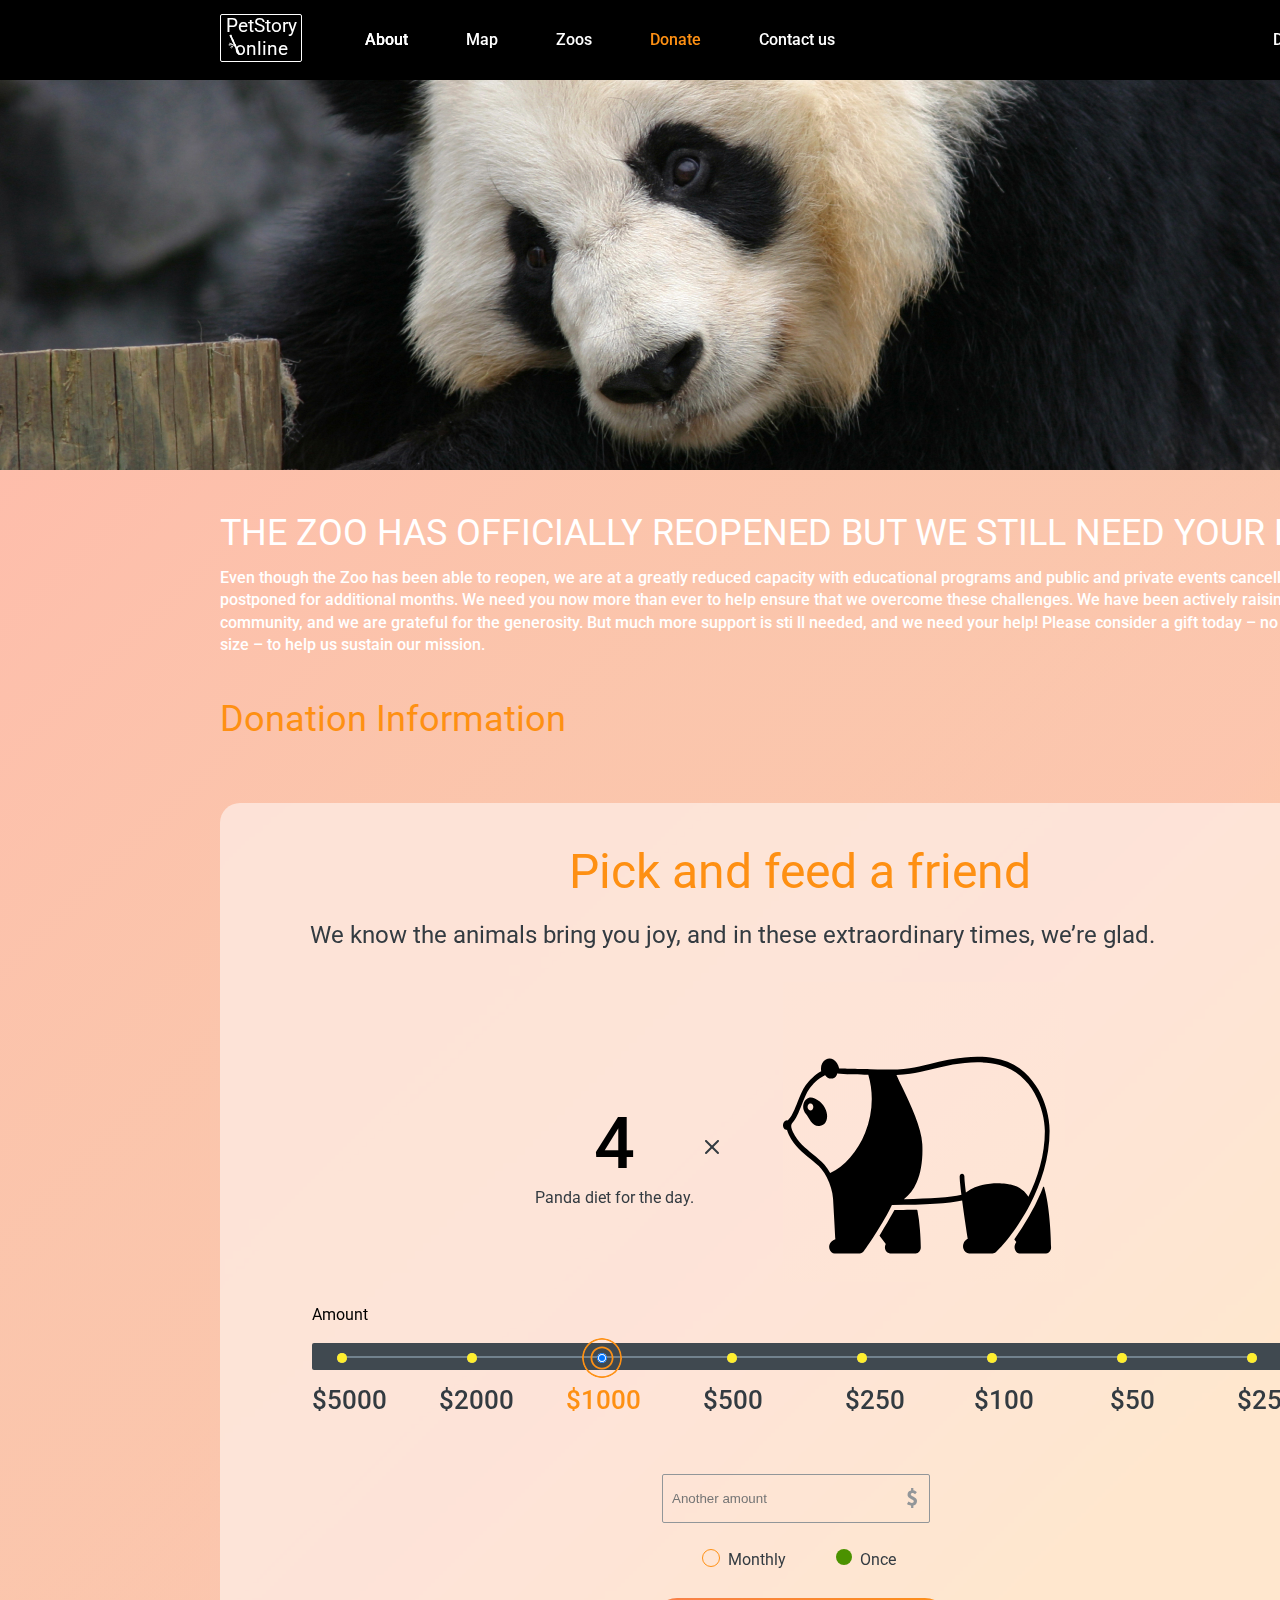
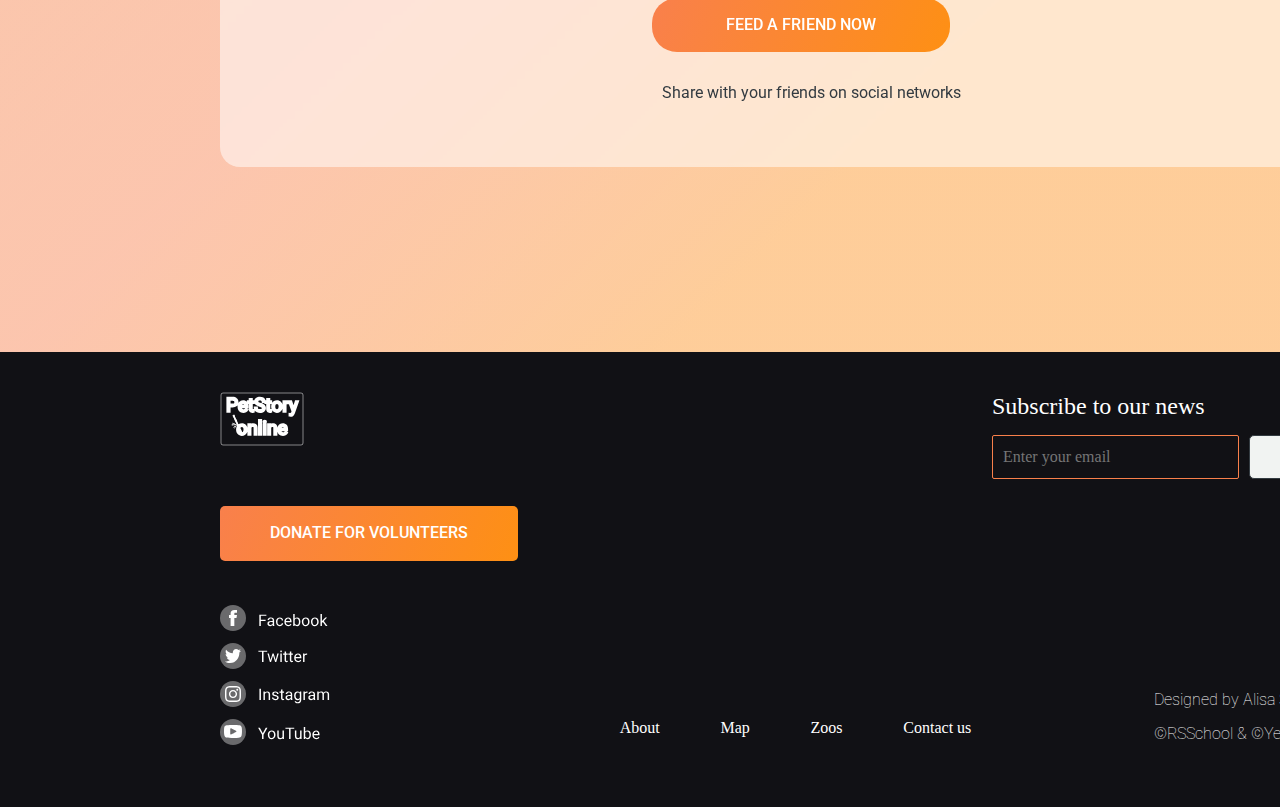
==== docskullka-JSFE2022Q3/online-zoo/pages/donate/index.html @ 7497383a "init:new project" ====
<!DOCTYPE html>
<html lang="en">
  <head>
    <meta charset="UTF-8" />
    <meta http-equiv="X-UA-Compatible" content="IE=edge" />
    <meta name="viewport" content="width=device-width, initial-scale=1.0" />
    <title>Zoo Donate</title>
    <link
      href="https://fonts.googleapis.com/css2?family=Roboto&display=swap"
      rel="stylesheet"
    />
    <link rel="stylesheet" href="../donate/style.css" />
  </head>
  <body>
    <header id="header">
        <div class=" headconter">
            <div class="allHeader">
                <div class="petStory">
                    <div class="petText">
                        <h1><a href="##">PetStory online</a></h1>
                        <div class="imgPet"><img src="/docskullka-JSFE2022Q3/online-zoo/assets/icons/icon--main/bamboo.svg" alt="bambo"></div>
                    </div>
                   
                </div>
                <nav class="navigHead">
                    <li class="litleNav "><a class="litOne" href="/docskullka-JSFE2022Q3/online-zoo/pages/main/index.html" style="color:white ;">About</a></li>
                    <li class="litleNav"><a href="##">Map</a></li>
                    <li class="litleNav"><a href="##">Zoos</a></li>
                    <li class="litleNav"><a href="##" style="color: #FE9013;">Donate</a></li>
                    <li class="litleNav"><a href="##">Contact us</a></li>
                </nav>
                <div class="designedNav"><a target="_blank" href="https://www.figma.com/file/jfEFwkXVj1WRq7sUHDr8os/PetStory-online?node-id=0%3A1">Designed by ©</a></div>
            </div>
        </div>
    </header>
    <main class="main">
        <div class="pandaImgPick">
          <img src="/docskullka-JSFE2022Q3/online-zoo/assets/img-donate/panda_bg.jpg" alt="Panda">
        </div>
       <section class="pickMob">
        <div class="allPicDon">
          <div class="topPickContent">
          <div class="textTop">
            <h1>THE ZOO HAS OFFICIALLY REOPENED BUT WE STILL NEED YOUR HELP!</h1>
            <p>Even though the Zoo has been able to reopen, we are at a greatly reduced capacity with educational programs and public and private events cancelled or postponed for additional months. We need you now more than ever to help ensure that we overcome these challenges. We have been actively raising funds in the community, and we are grateful for the generosity.  But much more support is sti
              ll needed, and we need your help! Please consider a gift today – no matter what size – to help us sustain our mission.</p>
          </div>
          <div class="logoPick">
            Donation Information
          </div>
        </div>
        <div class="pandaJob">
          <div class="textPandaLog">
            <h1>Pick and feed a friend</h1>
            <p>We know the animals bring you joy, and in these extraordinary times, we’re glad.</p>
          </div>
          <div class="flexPick">
            <div class="forPick">
              <div class="for">4</div>
              <div class="textBottomFor">Panda diet for the day.</div>
            </div>
            <div class="krest"><img src="/docskullka-JSFE2022Q3/online-zoo/assets/icons/icon--donate/Vector (5).svg" alt="krest"></div>
            <div class="pandaImg"><img src="/docskullka-JSFE2022Q3/online-zoo/assets/icons/icon--donate/panda_widget1.svg" alt="panda"></div>
          </div>
          <div class="allAmount">
           
            <div class="amTex">Amount</div>
            <div class="allLini">
              <div class="lin"><img src="/docskullka-JSFE2022Q3/online-zoo/assets/icons/icon--donate/linii.svg" alt="linii"></div>
              <div class="allRadio">
                <li><input class="radioPick rad" id="rad1" type="radio" name="rb" > </li>
                <li><input class="radioPick rad"  id="rad2" type="radio" name="rb"></li>
                <li><input class="radioPick rad" id="rad3" type="radio" checked name="rb" ></li>
                <li><input class="radioPick rad" id="rad4"type="radio" name="rb" ></li>
                <li><input class="radioPick rad" id="rad5"type="radio" name="rb" ></li>
                <li><input class="radioPick rad"id="rad6" type="radio" name="rb" ></li>
                <li><input class="radioPick rad"id="rad7" type="radio" name="rb" ></li>
                <li><input class="radioPick "id="rad8" type="radio" name="rb" ></li>
              </div>
              
            </div>
            <div class="moneyAll">
              <div class="money mn1" id="money1">$5000</div>
              <div class="money mn2" id="money2">$2000</div>
              <div class="money mn3 activeCh" id="money3">$1000</div>
              <div class="money mn4" id="money4">$500</div>
              <div class="money mn5" id="money5">$250</div>
              <div class="money mn6" id="money6">$100</div>
              <div class="money mn7" id="money7">$50</div>
              <div class="money mn8" id="money8">$25</div>
            </div>
            
            <div class="placBot">
              <input class="inputBot" type="number" max="9999" placeholder="Another amount">
              <label for="optS" style=" position: absolute;
              left: 245px;
              top: 14px;"><img src="/docskullka-JSFE2022Q3/online-zoo/assets/icons/icon--donate/Vector (6).svg" alt="qqqq"></label>
            </div>
            <div class="bigRadio" style="margin-top: 14px;">
            <div class="thooRadio">
              <div class="radiobtn">   
                 <label class="custom-radio">
                  <input type="radio" name="rad2">
                  <div></div>
                  <p class="radiotext">Monthly</p>
                </label>    
                <label class="custom-radio ct2">
                  <input type="radio" checked class="radIn" name="rad2">
                  <div>
                  </div>
                  <p class="radio__text rdT">Once</p>
                </label> 
              </div>
              </li>
            </div>
          </div>
          <div class="buttDonateBot">
            <div class="picButt">
              <button><a href="##">Feed a friend now</a> </button>
          </div>
          </div>
          <div class="lastText">
            Share with your friends on social networks 
          </div>
          </div>
          

        </div>
        </div>
       </section>
       <footer class="footer">
        <div class="container">
        <div class="footer__wrapper">
        <div class="footer__logoinput">
            <a href="#header">
        <img src="/docskullka-JSFE2022Q3/online-zoo/assets/icons/icon--main/logo.svg" alt="foter" class="footer__logo"></a>
        <div class="footer__input-text">
        <p class="f-input__title">Subscribe to our news</p>
        <div class="f-input__btn">
        <form>
        <input class="input" type="email" placeholder="Enter your email">
        </form>
        <a href="" class="f__btn"><p>Submit</p></a>
        </div>
        </div>
        </div>
        <a href="/docskullka-JSFE2022Q3/online-zoo/pages/donate/index.html" class="footer__btn"><p>donate for volunteers</p></a>
        
        <div class="footer__description">
        <div class="footer__social">
        <a target="_blank" href="https://www.facebook.com/">
        <img src="/docskullka-JSFE2022Q3/online-zoo/assets/icons/icon--main/facebook.svg" alt="">
        </a>
        <a target="_blank" href="https://twitter.com/">
        <img src="/docskullka-JSFE2022Q3/online-zoo/assets/icons/icon--main/twitter.svg" alt="">
        </a>
        <a target="_blank" href="https://www.instagram.com/">
        <img src="/docskullka-JSFE2022Q3/online-zoo/assets/icons/icon--main/instagram.svg" alt="">
        </a>
        <a target="_blank" href="https://www.youtube.com/">
        <img src="/docskullka-JSFE2022Q3/online-zoo/assets/icons/icon--main/youtube.svg" alt="">
        </a>
        </div>
        
        <div class="footer__nav">
        <a href="/docskullka-JSFE2022Q3/online-zoo/pages/main/index.html" style="color: white;" >About</a>
        <a href="##">Map</a>
        <a href="##">Zoos</a>
        <a href="##">Contact us</a>
        </div>
        
        <div class="footer__twotext">
        <p class="designed">Designed by Alisa Samborskaya</p>
        <p class="rss__school">©RSSchool & ©Yem Digital 2021</p>
        </div>
        </div>
        </div>
        </div>
        <script src="./indexM.js"></script>
        </footer>
  </body>
</html>
---- docskullka-JSFE2022Q3/online-zoo/pages/donate/style.css ----
html, body, div, span, applet, object, iframe, h1, h2, h3, h4, h5, h6, p, blockquote, pre, a, abbr, acronym, address, big, cite, code, del, dfn, em, img, ins, kbd, q, s, samp, small, strike, strong, sub, sup, tt, var, b, u, i, center, dl, dt, dd, ol, ul, li, fieldset, form, label, legend, table, caption, tbody, tfoot, thead, tr, th, td, article, aside, canvas, details, embed, figure, figcaption, footer, header, hgroup, menu, nav, output, ruby, section, summary, time, mark, audio, video {
    margin: 0;
    padding: 0;
    border: 0;
    font-size: 100%;
    font: inherit;
    vertical-align: baseline;
    outline: none;
    scroll-behavior: smooth;
  }
  html { height: 101%; } /* always display scrollbars */
  body { font-size: 62.5%; line-height: 1; font-family: Arial, Tahoma, Verdana, sans-serif; }
  
  article, aside, details, figcaption, figure, footer, header, hgroup, menu, nav, section { display: block; }
  ol, ul { list-style: none; }
  
  blockquote, q { quotes: none; }
  blockquote:before, blockquote:after, q:before, q:after { content: ''; content: none; }
  strong { font-weight: bold; } 
  
  input { outline: none; }
  
  table { border-collapse: collapse; border-spacing: 0; }
  img { border: 0; max-width: 100%; }
  
  a { text-decoration: none; }
  a:hover { text-decoration: underline; }



.headconter{
    min-width: 1600px;
    width: 100%;
    background: #000000;
    backdrop-filter: blur(2px);
}
a:hover{
    text-decoration: none;
}
.designedNav a:hover{
    background: linear-gradient(113.96deg, #F9804B 1.49%, #FE9013 101.44%);
    -webkit-background-clip: text;
    -webkit-text-fill-color: transparent;
    background-clip: text;
}

.navigHead li a:hover{
    background: linear-gradient(113.96deg, #F9804B 1.49%, #FE9013 101.44%);
    -webkit-background-clip: text;
    -webkit-text-fill-color: transparent;
    background-clip: text;
}
.litOne a:hover{
    text-decoration: none;
}


/*-------------------------HEAD----------------------------*/

.main{width: 1600px;
margin: 0 auto;}
.allHeader{
    display: flex;
    margin: 0 auto;
    width: 1600px;
    height: 80px;
    /* background: #867d7d; */
    backdrop-filter: blur(2px);
}

.petStory{
position: relative;
margin-left:220px ;
margin-top: 14px;
width: 82px;
height: 52px;
}
.imgPet img{
    position: absolute;
   
    
    left: 8px;
    top: 20px;
    z-index: 10;
    }

.petText h1 {
 
text-align: center;
color: #FFFFFF;
border: 1px solid #FFFFFF;
border-radius: 2px;

}

.petText a{
    color: #FFFFFF;
    font-family: 'Roboto';
font-style: normal;
font-weight: 400;
font-size: 19.0145px;
line-height: 120%;
   
    
}

.navigHead{
    margin-top: 29px;
    display: flex;
    margin-left: 5px;
}
.navigHead li{
    margin-left: 58px;
    list-style: none;
}
.navigHead li a{
font-family: 'Roboto';
font-style: normal;
font-weight: 500;
font-size: 16px;
line-height: 140%;
color: #FFFFFF;
}



.designedNav a{
    font-family: 'Roboto';
    font-style: normal;
    font-weight: 500;
    font-size: 16px;
    line-height: 140%;
    color: #FFFFFF;
}

.designedNav{
    margin-top: 29px;
    margin-left: 438px;
}

.litOne{
background-color:#FFFFFF;
-webkit-background-clip: text;

background-clip: text;

}
.litOne {
    color: #FFFFFF;
}
.main{
    width: 100%;
    min-width: 1600px;
}
.pandaImgPick img{
    width: 100%;
    height: 390px;
    display: block;
    
}

/*---------------------pick----------------------*/

.pickMob{
    width: 100%;
    height: 1482px;
    background: linear-gradient(315.75deg, rgba(254, 210, 144, 0.7) 30.06%, #FEBDAB 100.95%, rgba(254, 210, 144, 0.7) 106.36%), linear-gradient(315.75deg, rgba(254, 189, 171, 0.74) 30.06%, rgba(243, 169, 248, 0.66) 50.74%, #E0D8F0 80.49%, #EAF7FE 127.9%, #EAF7FE 149.54%), linear-gradient(315.75deg, rgba(254, 189, 171, 0.74) 30.06%, rgba(243, 169, 248, 0.66) 50.74%, #E0D8F0 80.49%, #EAF7FE 127.9%, #EAF7FE 149.54%);
}
.allPicDon{
    width: 1160px;
    margin: 0 auto;

}
.textTop h1{
    padding-top: 40px;
    font-family: 'Roboto';
font-style: normal;
font-weight: 400;
font-size: 36px;
line-height: 130%;
/* identical to box height, or 47px */


color: #FFFFFF;
}

.textTop p{
    margin-top: 10px;
    font-family: 'Roboto';
font-style: normal;
font-weight: 500;
font-size: 16px;
line-height: 140%;
/* or 22px */


color: #FFFFFF;
}

.logoPick{
    margin-top: 40px;
    font-family: 'Roboto';
font-style: normal;
font-weight: 400;
font-size: 36px;
line-height: 130%;
/* identical to box height, or 47px */


/* or3 */

color: #FE9013;
}

.pandaJob{
    position: relative;
    margin-top: 60px;
    height: 964px;
    background: rgba(255, 255, 255, 0.52);
backdrop-filter: blur(2px);
border-radius: 20px;
}

.textPandaLog h1{
    padding-top: 40px;
    font-family: 'Roboto';
font-style: normal;
font-weight: 400;
font-size: 48px;
line-height: 120%;
text-align: center;
color: #FE9013;
margin-bottom: 20px;
}

.textPandaLog p{
   margin-left: 90px;
font-family: 'Roboto';
font-style: normal;
font-weight: 400;
font-size: 24px;
line-height: 120%;
color: #333B41;
/* margin-bottom: 107px; */
}

.for{
    margin-top: 165px;
    padding-bottom: 14px;
height: 58px;
font-family: 'Roboto';
font-style: normal;
font-weight: 500;
font-size: 72px;
line-height: 80%;
/* identical to box height, or 58px */

text-align: center;
text-transform: uppercase;

color: #000000;
}

.textBottomFor{
  
    font-family: 'Roboto';
font-style: normal;
font-weight: 400;
font-size: 16px;
line-height: 140%;
/* or 22px */

text-align: center;

color: #333B41;
}
.flexPick{
    display: flex;
    justify-content: center;
}
.krest{
    margin-top: 190px;
    margin-left: 11px;
    margin-right: 64px;
}
.pandaImg img {
    margin-top: 32px;
    display: block;
    width: 282px;
    height: 300.47px;
}
.allAmount{
    margin: 0 auto;
    width: 976px;
   
}
.amTex{
    margin-top: 22px;
    font-family: 'Roboto';
font-style: normal;
font-weight: 400;
font-size: 16px;
line-height: 140%;
color: #000000;
margin-bottom: 17px;
}

.allLini{
position: relative;
width: 976px;
height: 27px;
z-index: 10;


background: #404950;
border-radius: 2px;
}

.lin{
    position: absolute;
    top: 7px;
    left: 26px;
    z-index: 15;
}
.radioPick{
width: 10px;
height: 10px;
background: #FFEE2E;
text-decoration: none;
}
.allRadio li {
   margin: 0px;
   padding: 0px;
    list-style-type: none;
}
.allRadio{
    position: absolute;
    display: flex;
    z-index: 20;
    top: 6.5px;
    left: 20px;
}
.rad{
    margin-right: 115px;
}
.allRadio input[type='radio']:after {
    position: relative;
    bottom: 2px;
    width: 10px;
    height: 10px;
    border-radius: 50%;
    position: relative;
    background-color: #FFEE2E;
    content: '';
    display: inline-block;
    visibility: visible;
    
}
.allRadio input[type='radio']:checked:after {
    z-index: 40;
        width: 40px;
        height: 40px;
        border-radius: 50%;
        top: -15px;
        left: -15px;
        position: relative;
        background-color: #d9ff00;
        content: '';
        display: inline-block;
        visibility: visible;
        cursor: pointer;
        user-select: none;
        background: url(/docskullka-JSFE2022Q3/online-zoo/assets/icons/icon--donate/roller_icon.svg);
    }

 

    
.moneyAll{
    margin-top: 12px;
    display: flex;
}
    .money{
        font-family: 'Roboto';
font-style: normal;
font-weight: 500;
font-size: 26px;
line-height: 140%;
/* or 36px */

text-transform: uppercase;

color: #333B41;
margin-right: 52px;
    }
.mn4{
   margin-left: 10px; 
}
.mn5{
    margin-left: 30px; 
 }
 .mn6{
    margin-left: 17px; 
 }
 .mn7{
    margin-left: 24px; 
 }

 .mn8{
    margin-left: 30px; 
 }
  


/*------------foter-----------------*/



.footer {
    width: 100%;
    min-width: 1600px;
    background: #111115;
    padding-top: 40px;
    padding-bottom: 50px;
    }
    .container{
        margin: 0 auto;
        width: 1160px;
    }
    
    .footer__logoinput {
    display: flex;
    justify-content: space-between;
    align-items: flex-start;
    
    margin-bottom: 36px;
    }
    
    .f-input__btn {
    display: flex;
    
    margin-top: 14px;
    }
    
    .f-input__title {
    font-family: 'Roboto-Regular';
    font-style: normal;
    font-weight: 400;
    font-size: 24px;
    line-height: 120%;
    
    color: #FFFFFF;
    }
    
    .input {
    font-family: 'Roboto-Regular';
    font-style: normal;
    font-weight: 400;
    font-size: 16px;
    line-height: 140%;
    
    color: #BDBDBD;
    
    background: #111115;
    border: solid 0.7px #F9804B;
    border-radius: 2px;
    
    padding: 10px 7px 10px 10px;
    width: 228px;
    
    margin-right: 10px;
    }
    
    .input:hover {
    border: 0.7px solid #4B9200;
    border-radius: 2px;
    }
    
    
    .f__btn {
    text-decoration: none;
    }
    
    .f__btn p {
    font-family: 'Roboto-Regular';
    font-style: normal;
    font-weight: 400;
    font-size: 16px;
    line-height: 140%;
    
    
    text-align: center;
    
    
    padding: 10px 0px;
    
    background: #F1F3F2;
    /* black_blue */
    
    border: 1px solid #333B41;
    border-radius: 5px;
    
    color: #000000;
    width: 129px;
    
    }
    
    .f__btn p:hover {
    color: #4B9200;
    background: #F1F3F2;
    /* Green */
    
    border: 1px solid #4B9200;
    border-radius: 5px;
    
    }
    
    .footer__btn {
    text-decoration: none;
    
    }
    
    .footer__btn p {
        font-family: 'Roboto';
        font-style: normal;
        font-weight: 500;
        font-size: 16px;
        line-height: 140%;
       
        
        text-align: center;
        text-transform: uppercase;
        
        color: #FFFFFF;
    
    background: linear-gradient(113.96deg, #F9804B 1.49%, #FE9013 101.44%);
    border-radius: 5px;
    
    padding: 16px 0px;
    width: 298px;
    }
    
    .footer__btn p:hover {
        background: #E47209;
    border-radius: 5px;
    }
    
    .footer__description {
    display: flex;
    justify-content: space-between;
    align-items: flex-end;
    }
    
    .footer__social {
    margin-top: 44px;
    
    display: flex;
    flex-direction: column;
    }
    
    .footer__social a {
    text-decoration: none;
    
    margin-bottom: 10px;
    }
    
    .footer__nav {
    margin-bottom: 12px;
    }
    
    .footer__nav a {
    text-decoration: none;
    font-family: 'Roboto-Regular';
    font-style: normal;
    font-weight: 400;
    font-size: 16px;
    line-height: 140%;
    
    color: #FFFFFF;
    
    margin-right: 58px;
    
    }
    
    .footer__nav a:last-child {
    margin-right: 0px;
    }
    
    .footer__nav a:hover {
    background: linear-gradient(113.96deg, #F9804B 1.49%, #FE9013 101.44%);
    -webkit-background-clip: text;
    -webkit-text-fill-color: transparent;
    background-clip: text;
    /* text-fill-color: transparent; */
    }
    
    .footer__twotext {
    margin-bottom: 12px;
    }
    
    .designed {
        font-family: 'Roboto';
font-style: normal;
font-weight: 100;
font-size: 16px;
line-height: 130%;
/* identical to box height, or 21px */


color: #FFFFFF;
    }
    
    .rss__school {
        font-family: 'Roboto';
        font-style: normal;
        font-weight: 100;
        font-size: 16px;
        line-height: 130%;
        /* identical to box height, or 21px */
        
        
        color: #FFFFFF;
    }


    .placBot{
        margin-left: 350px;
        position: relative;
        width: 268px;
        margin-top: 55px;
        position: relative;
        display: flex;
       
    }
input{
    overflow: visible;
}  

.inputBot{

    width: 268px;
    margin-bottom: 12px;
    padding: 16px 37px 16px 9px;
    border: 1px solid #929699;
    border-radius: 2px;
    background-color: transparent;
    outline: none;
}

.thooRadio{
    display: flex;
}

.placBot input[type='radio']:after {
    position: relative;
    bottom: 2px;
    width: 10px;
    height: 10px;
    border-radius: 50%;
    position: relative;
    background-color: #248518;
    content: '';
    display: inline-block;
    visibility: visible;
    
}
.placBot input[type='radio']:checked:after {
    z-index: 40;
        width: 40px;
        height: 40px;
        border-radius: 50%;
        top: -15px;
        left: -15px;
        position: relative;
        background-color: #0d9939;
        content: '';
        display: inline-block;
        visibility: visible;
        cursor: pointer;
        user-select: none;
        background: url(/docskullka-JSFE2022Q3/online-zoo/assets/icons/icon--donate/roller_icon.svg);
    }
 

    li{
        list-style-type: none;
    }


.thooRadio {position: relative;
margin-left: 390px;
}
/* .thooRadio label:before{content:'';
    content: '';
    width: 11px;
    height: 11px;
    border: 3px solid #FE9013;
    border-radius: 50%;
    position: absolute;
    top: 1px;
    left: 2.8px;}
#drink1:checked~label:before{background-color: red;}
.oneMon{
    margin-right: 50px;
}

.moNty input{
    border: #FE9013;
} */
.oneMon{
    margin-right: 50px;
}
.monty{
    font-family: 'Roboto';
font-style: normal;
font-weight: 400;
font-size: 16px;
line-height: 140%;
/* or 22px */


color: #333B41;
}
.once{
    font-family: 'Roboto';
font-style: normal;
font-weight: 400;
font-size: 16px;
line-height: 140%;
/* or 22px */


color: #333B41;
}

.picButt{
    margin-top: 27px;
    margin-left: 340px;
}
.picButt button{
    font-family: 'Roboto';
font-style: normal;
font-weight: 500;
font-size: 16px;
line-height: 140%;
text-align: center;
text-transform: uppercase;
color: #FFFFFF;
background: linear-gradient(113.96deg, #F9804B 1.49%, #FE9013 101.44%);
border-radius: 25px;
width: 298px;
height: 54px;
border: 0px;
}

.picButt a{
    color:  #FFFFFF;
}

.picButt button:hover{
    background: #E47209;
}
.picButt button:active{
    color:  #FFFFFF; 
}

.lastText{
    /* body */

font-family: 'Roboto';
font-style: normal;
font-weight: 400;
font-size: 16px;
line-height: 140%;
/* or 22px */

margin-top: 30px;
color: #333B41;
margin-left: 350px;
}

/*------------foter---------------------------*/
.footer {
    width: 100%;
    min-width: 1600px;
    background: #111115;
    padding-top: 40px;
    padding-bottom: 50px;
    }
    .container{
        margin: 0 auto;
        width: 1160px;
    }
    
    .footer__logoinput {
    display: flex;
    justify-content: space-between;
    align-items: flex-start;
    
    margin-bottom: 27px;
    }
    
    .f-input__btn {
    display: flex;
    
    margin-top: 14px;
    }
    
    .f-input__title {
    font-family: 'Roboto-Regular';
    font-style: normal;
    font-weight: 400;
    font-size: 24px;
    line-height: 120%;
    
    color: #FFFFFF;
    }
    
    .input {
    font-family: 'Roboto-Regular';
    font-style: normal;
    font-weight: 400;
    font-size: 16px;
    line-height: 140%;
    
    color: #BDBDBD;
    
    background: #111115;
    border: solid 0.7px #F9804B;
    border-radius: 2px;
    
    padding: 10px 7px 10px 10px;
    width: 228px;
    
    margin-right: 10px;
    }
    
    .input:hover {
    border: 0.7px solid #4B9200;
    border-radius: 2px;
    }
    
    
    .f__btn {
    text-decoration: none;
    }
    
    .f__btn p {
    font-family: 'Roboto-Regular';
    font-style: normal;
    font-weight: 400;
    font-size: 16px;
    line-height: 140%;
    
    
    text-align: center;
    
    
    padding: 10px 0px;
    
    background: #F1F3F2;
    /* black_blue */
    
    border: 1px solid #333B41;
    border-radius: 5px;
    
    color: #000000;
    width: 129px;
    
    }
    
    .f__btn p:hover {
    color: #4B9200;
    background: #F1F3F2;
    /* Green */
    
    border: 1px solid #4B9200;
    border-radius: 5px;
    
    }
    
    .footer__btn {
    text-decoration: none;
    
    }
    
    .footer__btn p {
        font-family: 'Roboto';
        font-style: normal;
        font-weight: 500;
        font-size: 16px;
        line-height: 140%;
       
        
        text-align: center;
        text-transform: uppercase;
        
        color: #FFFFFF;
    
    background: linear-gradient(113.96deg, #F9804B 1.49%, #FE9013 101.44%);
    border-radius: 5px;
    
    padding: 16px 0px;
    width: 298px;
    }
    
    .footer__btn p:hover {
        background: #E47209;
    border-radius: 5px;
    }
    
    .footer__description {
    display: flex;
    justify-content: space-between;
    align-items: flex-end;
    }
    
    .footer__social {
    margin-top: 44px;
    
    display: flex;
    flex-direction: column;
    }
    
    .footer__social a {
    text-decoration: none;
    
    margin-bottom: 10px;
    }
    
    .footer__nav {
        margin-bottom: 17px;
    margin-left: 106px;
    }
    
    .footer__nav a {
    text-decoration: none;
    font-family: 'Roboto-Regular';
    font-style: normal;
    font-weight: 400;
    font-size: 16px;
    line-height: 140%;
    
    color: #FFFFFF;
    
    margin-right: 58px;
    
    }
    
    .footer__nav a:last-child {
    margin-right: 0px;
    }
    
    .footer__nav a:hover {
    background: linear-gradient(113.96deg, #F9804B 1.49%, #FE9013 101.44%);
    -webkit-background-clip: text;
    -webkit-text-fill-color: transparent;
    background-clip: text;
    /* text-fill-color: transparent; */
    }
    
    .footer__twotext {
    margin-bottom: 12px;
    }
    
    .designed {
        font-family: 'Roboto';
font-style: normal;
font-weight: 100;
font-size: 16px;
line-height: 130%;
/* identical to box height, or 21px */


color: #FFFFFF;
    }
    
    .rss__school {
        margin-top: 13px;
        font-family: 'Roboto';
        font-style: normal;
        font-weight: 100;
        font-size: 16px;
        line-height: 130%;
        /* identical to box height, or 21px */
        
        
        color: #FFFFFF;
    }
    .radiobtn {

        display: flex;
      
     
     }
     
     
     .custom-radio {
        display: flex;
     
     }
     
     .custom-radio {
        margin-right: 50px;
     }
     
     .custom-radio input {
        display: none;
      }
      
      .custom-radio input+div {
        width: 16px;
        height: 16px;
        border: 1px solid #FE9013;
        border-radius: 50%;
     
      }
      
      .custom-radio input:checked+div {
        background: #4B9200;
        border: none;
      }
     
      .radiotext {
        margin-left: 10px;
      }

.radiobtn p{
    margin-left: 8px;
      font-family: 'Roboto';
      font-style: normal;
      font-weight: 400;
      font-size: 16px;
      line-height: 140%;
      color: #333B41;}

      .radIn{
        margin-right: 1px;
      }

      .activeCh{
        color: #FE9013;
      }


      .footer__social a:hover{
        background-color: #929699;
      }
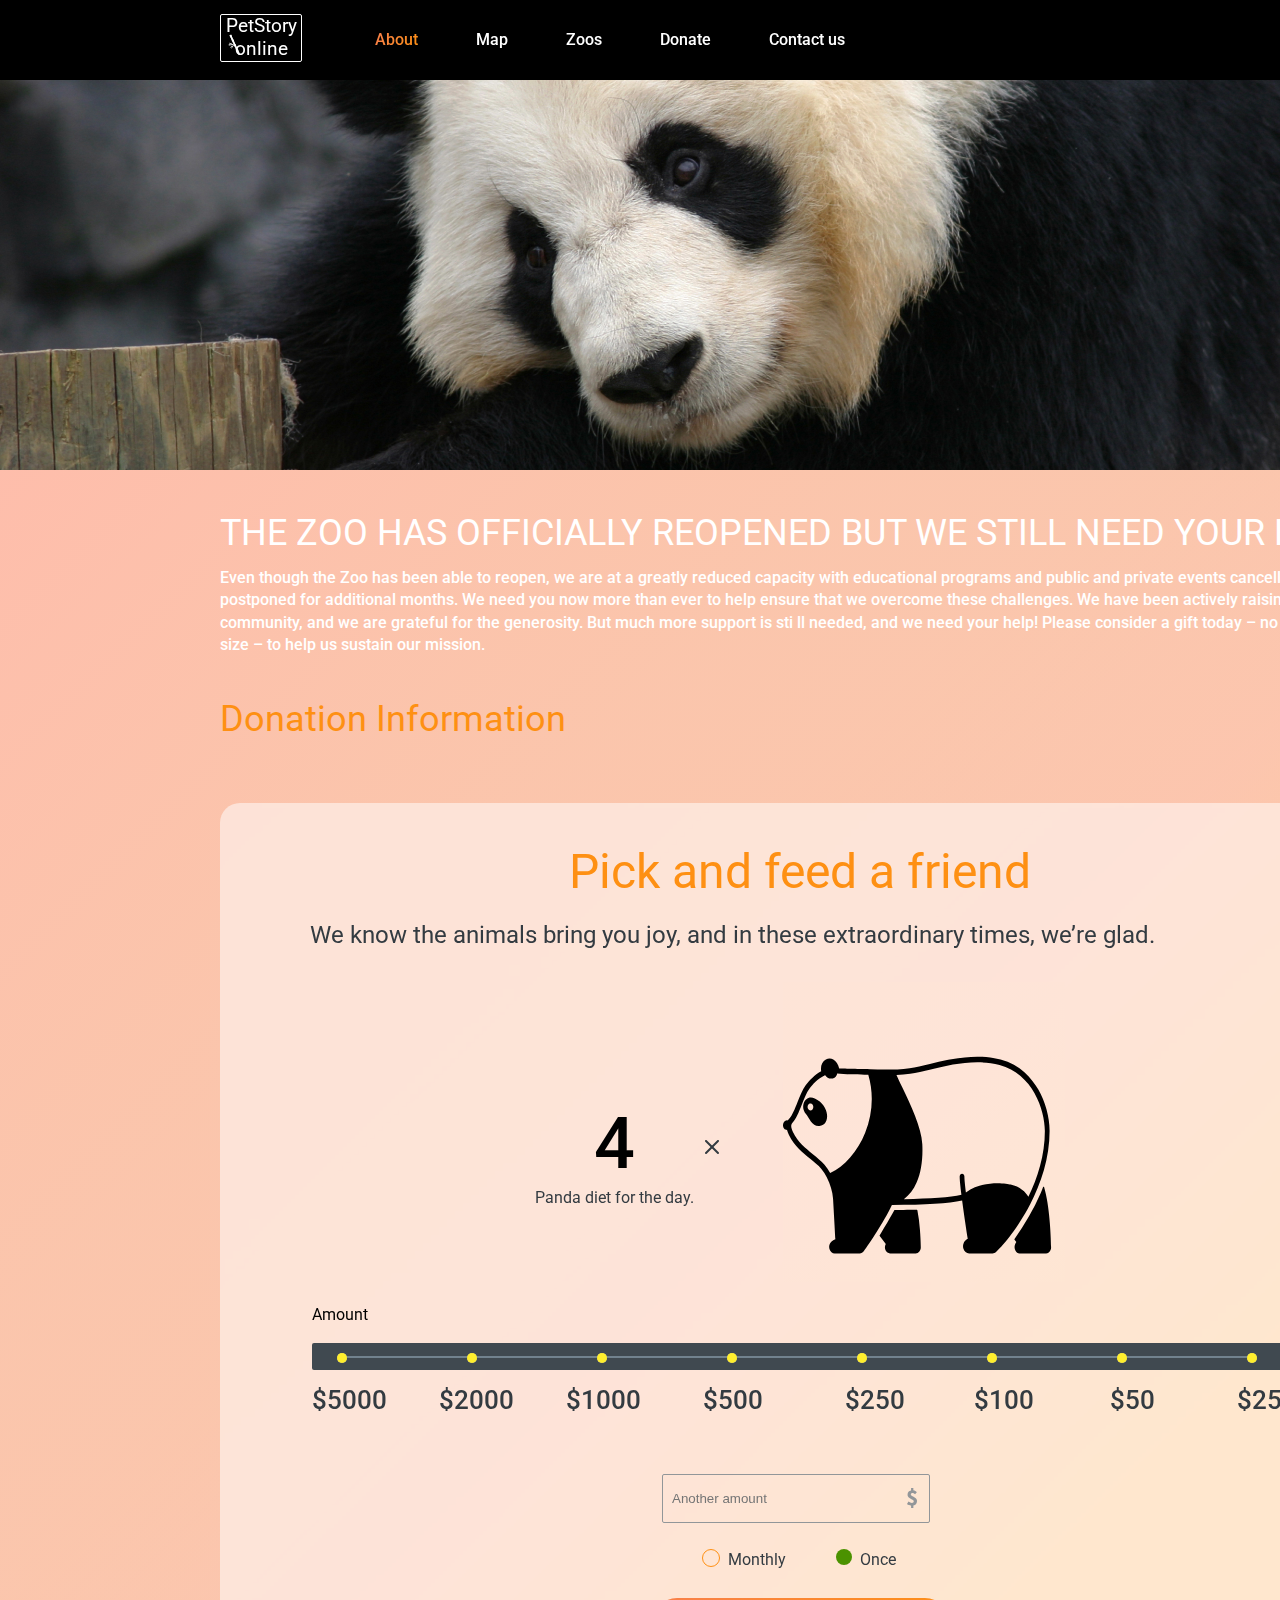
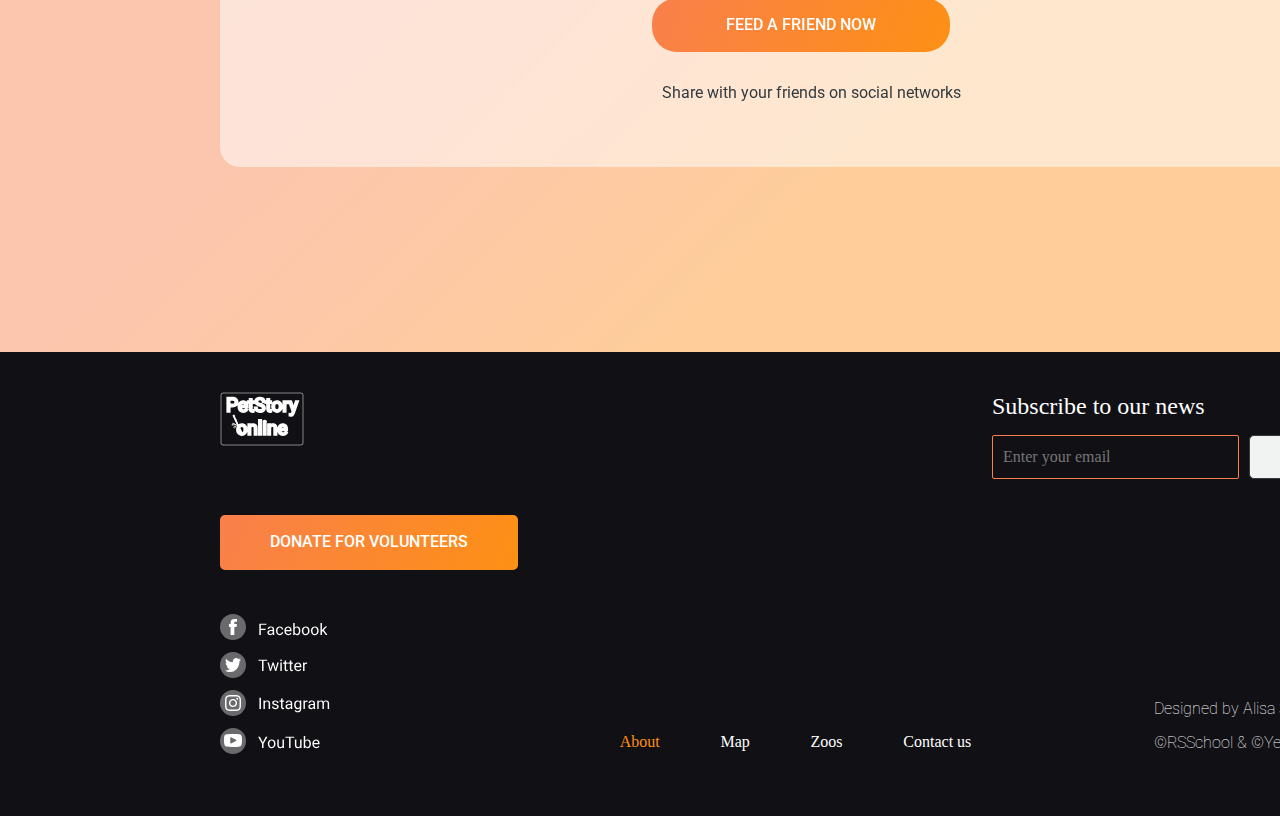
==== commit de90cd45: "init: 2 part" ====
--- a/docskullka-JSFE2022Q3/online-zoo/pages/donate/index.html
+++ b/docskullka-JSFE2022Q3/online-zoo/pages/donate/index.html
@@ -13,29 +13,33 @@
   </head>
   <body>
     <header id="header">
-        <div class=" headconter">
-            <div class="allHeader">
-                <div class="petStory">
-                    <div class="petText">
-                        <h1><a href="##">PetStory online</a></h1>
-                        <div class="imgPet"><img src="/docskullka-JSFE2022Q3/online-zoo/assets/icons/icon--main/bamboo.svg" alt="bambo"></div>
-                    </div>
-                   
-                </div>
-                <nav class="navigHead">
-                    <li class="litleNav "><a class="litOne" href="/docskullka-JSFE2022Q3/online-zoo/pages/main/index.html" style="color:white ;">About</a></li>
-                    <li class="litleNav"><a href="##">Map</a></li>
-                    <li class="litleNav"><a href="##">Zoos</a></li>
-                    <li class="litleNav"><a href="##" style="color: #FE9013;">Donate</a></li>
-                    <li class="litleNav"><a href="##">Contact us</a></li>
-                </nav>
-                <div class="designedNav"><a target="_blank" href="https://www.figma.com/file/jfEFwkXVj1WRq7sUHDr8os/PetStory-online?node-id=0%3A1">Designed by ©</a></div>
-            </div>
-        </div>
-    </header>
+      <div class=" headconter">
+          <div class="allHeader">
+              <div class="petStory">
+                  <div class="petText">
+                      <h1><a href="/docskullka-JSFE2022Q3/online-zoo/pages/main/index.html">PetStory online</a></h1>
+                      <div class="imgPet"><img src="/docskullka-JSFE2022Q3/online-zoo/assets/icons/icon--main/bamboo.svg" alt="bambo"></div>
+                  </div>
+                 
+              </div>
+              <div class="logoLittle"><a href="##"><img src="/docskullka-JSFE2022Q3/online-zoo/assets/icons/icon--donate/logo_footer.svg" alt="logo"></a></div>
+              <nav class="navigHead">
+                  <li class="litleNav "><a class="litOne" href="/docskullka-JSFE2022Q3/online-zoo/pages/main/index.html">About</a></li>
+                  <li class="litleNav"><a href="#">Map</a></li>
+                  <li class="litleNav"><a href="#">Zoos</a></li>
+                  <li class="litleNav"><a href="/docskullka-JSFE2022Q3/online-zoo/pages/donate/index.html">Donate</a></li>
+                  <li class="litleNav"><a href="#">Contact us</a></li>
+              </nav>
+              <div class="designedNav"><a target="_blank" href="https://www.figma.com/file/jfEFwkXVj1WRq7sUHDr8os/PetStory-online?node-id=0%3A1">Designed by ©</a></div>
+              <div class="burgerMen"><a href="##"><img src="/docskullka-JSFE2022Q3/online-zoo/assets/icons/icon--donate/burger_menu.svg" alt="logo"></a></div>
+          </div>
+      </div>
+  </header>
     <main class="main">
         <div class="pandaImgPick">
-          <img src="/docskullka-JSFE2022Q3/online-zoo/assets/img-donate/panda_bg.jpg" alt="Panda">
+          <div class="panda1600">  <img  src="/docskullka-JSFE2022Q3/online-zoo/assets/img-donate/panda_bg.jpg" alt="Panda"> </div>
+        <div class="panda1000"> <img src="/docskullka-JSFE2022Q3/online-zoo/assets/img--main/panda_bg (1).jpg" alt="panda"> </div>
+        <div class="panda640"> <img src="/docskullka-JSFE2022Q3/online-zoo/assets/img--main/panda_bg (2).jpg" alt="panda"> </div>
         </div>
        <section class="pickMob">
         <div class="allPicDon">
@@ -60,7 +64,8 @@
               <div class="textBottomFor">Panda diet for the day.</div>
             </div>
             <div class="krest"><img src="/docskullka-JSFE2022Q3/online-zoo/assets/icons/icon--donate/Vector (5).svg" alt="krest"></div>
-            <div class="pandaImg"><img src="/docskullka-JSFE2022Q3/online-zoo/assets/icons/icon--donate/panda_widget1.svg" alt="panda"></div>
+            <div class="pandaImg pandaOneImg"><img src="/docskullka-JSFE2022Q3/online-zoo/assets/img-donate/panda_widget1 (2).jpg" alt="panda"></div>
+            <div class="pandaImg pandaTwoImg"><img src="/docskullka-JSFE2022Q3/online-zoo/assets/icons/icon--donate/panda_widget1.svg" alt="panda"></div>
           </div>
           <div class="allAmount">
            
@@ -70,10 +75,12 @@
               <div class="allRadio">
                 <li><input class="radioPick rad" id="rad1" type="radio" name="rb" > </li>
                 <li><input class="radioPick rad"  id="rad2" type="radio" name="rb"></li>
-                <li><input class="radioPick rad" id="rad3" type="radio" checked name="rb" ></li>
-                <li><input class="radioPick rad" id="rad4"type="radio" name="rb" ></li>
+                <li><input class="radioPick radOsn rad" id="rad3" type="radio" checked name="rb" ></li>
+                <li><input class="radioPick  radZam rad" id="rad3" type="radio"  name="rb" ></li>
+                <li><input class="radioPick rad" id="rad4"type="radio"  name="rb" ></li>
                 <li><input class="radioPick rad" id="rad5"type="radio" name="rb" ></li>
-                <li><input class="radioPick rad"id="rad6" type="radio" name="rb" ></li>
+                <li><input class="radioPick rad radDubl"id="rad9" type="radio" checked name="rb" ></li>
+                <li><input class="radioPick rad radOne"id="rad6" type="radio" name="rb" ></li>
                 <li><input class="radioPick rad"id="rad7" type="radio" name="rb" ></li>
                 <li><input class="radioPick "id="rad8" type="radio" name="rb" ></li>
               </div>
@@ -82,10 +89,11 @@
             <div class="moneyAll">
               <div class="money mn1" id="money1">$5000</div>
               <div class="money mn2" id="money2">$2000</div>
-              <div class="money mn3 activeCh" id="money3">$1000</div>
+              <div class="money mn3" id="money3">$1000</div>
               <div class="money mn4" id="money4">$500</div>
               <div class="money mn5" id="money5">$250</div>
-              <div class="money mn6" id="money6">$100</div>
+              <div class="money mn6 mn6Dubl activeCh " id="money9">$100</div>
+              <div class="money mn6 mn6Osn " id="money6">$100</div>
               <div class="money mn7" id="money7">$50</div>
               <div class="money mn8" id="money8">$25</div>
             </div>
@@ -128,11 +136,13 @@
         </div>
         </div>
        </section>
+       </main>
        <footer class="footer">
-        <div class="container">
+        <div class="container1">
         <div class="footer__wrapper">
         <div class="footer__logoinput">
             <a href="#header">
+        <img src="/docskullka-JSFE2022Q3/online-zoo/assets/img--main/PetStory online.svg" alt="foter" class="footer__logoOne">      
         <img src="/docskullka-JSFE2022Q3/online-zoo/assets/icons/icon--main/logo.svg" alt="foter" class="footer__logo"></a>
         <div class="footer__input-text">
         <p class="f-input__title">Subscribe to our news</p>
@@ -143,7 +153,7 @@
         <a href="" class="f__btn"><p>Submit</p></a>
         </div>
         </div>
-        </div>
+        </div class="footern">
         <a href="/docskullka-JSFE2022Q3/online-zoo/pages/donate/index.html" class="footer__btn"><p>donate for volunteers</p></a>
         
         <div class="footer__description">
@@ -163,10 +173,10 @@
         </div>
         
         <div class="footer__nav">
-        <a href="/docskullka-JSFE2022Q3/online-zoo/pages/main/index.html" style="color: white;" >About</a>
-        <a href="##">Map</a>
-        <a href="##">Zoos</a>
-        <a href="##">Contact us</a>
+        <a class="oneFot" href="/docskullka-JSFE2022Q3/online-zoo/pages/main/index.html" style="color: #FE9013;" >About</a>
+        <a class="twoFot" href="##">Map</a>
+        <a class="threeFot" href="##">Zoos</a>
+        <a class="fourFot" href="##">Contact us</a>
         </div>
         
         <div class="footer__twotext">
@@ -176,7 +186,13 @@
         </div>
         </div>
         </div>
+        <div class="setiSoc">
+            <div> <a target="_blank" href="https://www.facebook.com/"> <img src="/docskullka-JSFE2022Q3/online-zoo/assets/img--main/facebook (1).svg" alt="facebook"></a></div>
+            <div> <a target="_blank" href="https://twitter.com/"><img src="/docskullka-JSFE2022Q3/online-zoo/assets/img--main/twitter (1).svg" alt="twitter"></a></div>
+            <div> <a target="_blank" href="https://www.instagram.com/"><img src="/docskullka-JSFE2022Q3/online-zoo/assets/img--main/instagram (1).svg" alt="insagram"></a> </div>
+            <div> <a target="_blank" href="https://www.youtube.com/"></a><img src="/docskullka-JSFE2022Q3/online-zoo/assets/img--main/youtube (1).svg" alt="youtube"></a></div>
+        </div>
+        </footer>
         <script src="./indexM.js"></script>
-        </footer>
   </body>
 </html>--- a/docskullka-JSFE2022Q3/online-zoo/pages/donate/style.css
+++ b/docskullka-JSFE2022Q3/online-zoo/pages/donate/style.css
@@ -519,7 +519,9 @@
     text-decoration: none;
     
     }
-    
+    .setiSoc{
+        display: none;
+    }
     .footer__btn p {
         font-family: 'Roboto';
         font-style: normal;
@@ -778,7 +780,9 @@
 color: #333B41;
 margin-left: 350px;
 }
-
+.mn6Dubl{
+    display: none;
+}
 /*------------foter---------------------------*/
 .footer {
     width: 100%;
@@ -1045,4 +1049,1604 @@
 
       .footer__social a:hover{
         background-color: #929699;
-      }+      }
+
+
+
+
+      /* ---------------------1000 media----------------------- */
+      .headconter{
+        min-width: 1600px;
+        width: 100%;
+        background: #000000;
+        backdrop-filter: blur(2px);
+    }
+    main{
+        position: relative;
+    }
+    .main{
+        position: relative;
+    }
+    
+    @media only screen and (max-width:1000px) {
+        .headconter{
+            min-width: 1000px;
+            width: 100%;
+        }
+    }
+    a:hover{
+        text-decoration: underline #FFFFFF;
+    }
+    .designedNav a:hover{
+        background: linear-gradient(113.96deg, #F9804B 1.49%, #FE9013 101.44%);
+        -webkit-background-clip: text;
+        -webkit-text-fill-color: transparent;
+        background-clip: text;
+    }
+    
+    .navigHead li a:hover{
+        background: linear-gradient(113.96deg, #F9804B 1.49%, #FE9013 101.44%);
+        -webkit-background-clip: text;
+        -webkit-text-fill-color: transparent;
+        background-clip: text;
+    }
+    .litOne a:hover{
+        text-decoration: underline #FFFFFF;
+    }
+    
+    
+    /*-------------------------HEAD----------------------------*/
+    
+    
+    .allHeader{
+        display: flex;
+        margin: 0 auto;
+        width: 1600px;
+        height: 80px;
+        /* background: #867d7d; */
+        backdrop-filter: blur(2px);
+    }
+    @media only screen and (max-width:1000px) {
+        .allHeader{
+            width: 1000px;
+            height: 80px;
+           
+        }
+    }
+    
+    .petStory{
+    position: relative;
+    margin-left:220px ;
+    margin-top: 14px;
+    width: 82px;
+    height: 52px;
+    }
+    @media only screen and (max-width:1000px) {
+        .petStory{
+            position: relative;
+            margin-left:30px ;
+            margin-top: 14px;
+            width: 82px;
+            height: 52px;
+            }
+    }
+    
+    .imgPet img{
+        position: absolute;
+       
+        
+        left: 8px;
+        top: 20px;
+        z-index: 10;
+        }
+    
+    .petText h1 {
+     
+    text-align: center;
+    color: #FFFFFF;
+    border: 1px solid #FFFFFF;
+    border-radius: 2px;
+    
+    }
+    
+    .petText a{
+        color: #FFFFFF;
+        font-family: 'Roboto';
+    font-style: normal;
+    font-weight: 400;
+    font-size: 19.0145px;
+    line-height: 120%;
+       
+        
+    }
+    
+    .navigHead{
+        margin-top: 29px;
+        display: flex;
+        margin-left: 15px;
+    }
+    @media only screen and (max-width:1000px) {
+        .navigHead{
+            margin-top: 26px;
+        }
+    }
+    .navigHead li{
+        margin-left: 58px;
+        list-style: none;
+    }
+    @media only screen and (max-width:1000px) {
+        .navigHead li{
+            margin-left: 48px;
+           
+        }
+    }
+    .navigHead li a{
+    font-family: 'Roboto';
+    font-style: normal;
+    font-weight: 500;
+    font-size: 16px;
+    line-height: 140%;
+    color: #FFFFFF;
+    }
+    
+    
+    
+    .designedNav a{
+        font-family: 'Roboto';
+        font-style: normal;
+        font-weight: 500;
+        font-size: 16px;
+        line-height: 140%;
+        color: #FFFFFF;
+    }
+    
+    .designedNav{
+        margin-top: 29px;
+        margin-left: 438px;
+    }
+    @media only screen and (max-width:1000px) {
+        .designedNav{
+            margin-top: 26px;
+            margin-left: 259px;
+        }
+    }
+    
+    .litOne{
+        background: linear-gradient(113.96deg, #F9804B 1.49%, #FE9013 101.44%);
+    -webkit-background-clip: text;
+    -webkit-text-fill-color: transparent;
+    background-clip: text;
+    text-fill-color: transparent;
+    }
+    .logoLittle{
+        display: none;
+    }
+    .burgerMen{
+        display: none;
+    }
+    .panda1000{
+        display: none;
+    }
+    /* -----------------1000 media---------------- */
+
+    .radDubl{
+        display: none;
+    }
+    .pandaOneImg{
+        display: none;
+    }
+    @media only screen and (max-width:1000px) {
+       
+
+        .panda1000{
+            display: block;
+            width: 1000px;
+        }
+        .panda1600 img{
+            display: none;
+        }
+        .pandaImgPick{
+            width: 1000px;
+        }
+        .main {
+            width: 100%;
+            min-width: auto;
+            width: 1000px;
+        }
+        /* -------------pick------------------ */
+        .pickMob {
+            width: 100%;
+            height: 1333px;
+        }
+        .allPicDon {
+            width: 940px;
+            margin: 0 auto;
+        }
+        .textTop h1 {
+            width: 778px;
+        }
+        .textTop p {
+            width: 939px;
+            margin-top: 32px;
+        }
+        .pandaJob {
+            position: relative;
+            margin-top: 42px;
+        
+        }
+        .textPandaLog h1 {
+            margin-left: -15px;
+            padding-top: 20px;
+            font-family: 'Roboto';
+            font-style: normal;
+            font-weight: 400;
+            font-size: 48px;
+            line-height: 120%;
+            text-align: center;
+            color: #FE9013;
+            margin-bottom: 11px;
+        }
+        .textPandaLog p {
+            margin-left: 45px;
+            font-family: 'Roboto';
+            font-style: normal;
+            font-weight: 400;
+            font-size: 24px;
+            line-height: 120%;
+            color: #333B41;
+            /* margin-bottom: 107px; */
+        }
+        .amTex {
+            margin-left: 64px;
+            margin-top: 22px;
+            font-family: 'Roboto';
+            font-style: normal;
+            font-weight: 400;
+            font-size: 16px;
+            line-height: 140%;
+            color: #000000;
+            margin-bottom: 17px;
+            width: 57px;
+        }
+        .pandaJob {
+            height: 918px;
+        }
+        .allAmount {
+            margin: 0 auto;
+            width: 940px;
+        }
+
+        .allLini {
+            width: 810px;
+            height: 27px;
+             margin-left: 64px;
+        }
+        .lin {
+            width: 785px;
+            position: absolute;
+            top: 4px;
+            left: 10px;
+            z-index: 79;
+        }
+        #rad1{
+            display: none;
+        }
+        .mn1{
+            display: none;
+        }
+        .allRadio {
+            position: absolute;
+            display: flex;
+            z-index: 20;
+            top: 4.5px;
+            left: 6px;}
+        .mn2{
+            margin-left: 52px;
+        }
+        .placBot {
+            margin-left: 334px;
+            position: relative;
+            width: 268px;
+            margin-top: 49px;
+            position: relative;
+            display: flex;
+        }
+        .thooRadio {
+            position: relative;
+            margin-left: 359px;
+            padding-top: 5px;
+        }
+        .picButt {
+            margin-top: 27px;
+            margin-left: 322px;
+        }
+        .lastText {
+            font-family: 'Roboto';
+            font-style: normal;
+            font-weight: 400;
+            font-size: 16px;
+            line-height: 140%;
+            margin-top: 30px;
+            color: #333B41;
+            margin-left: 321px;
+        }
+    }
+
+    
+/*------------foter-----------------*/
+
+
+
+.footer {
+    width: 100%;
+    min-width: 1600px;
+    background: #111115;
+    padding-top: 40px;
+    padding-bottom: 50px;
+    }
+    @media only screen and (max-width:1000px) {
+        .footer {
+            width: 100%;
+            min-width: auto;
+            width: 1000px;
+           
+            }
+       
+        }
+    .container1{
+        margin: 0 auto;
+        width: 1160px;
+    }
+    @media only screen and (max-width:1000px) {
+        .container1{
+           
+            width: 1000px;
+        }
+       
+        }
+    
+    .footer__logoinput {
+    display: flex;
+    justify-content: space-between;
+    align-items: flex-start;
+    
+    margin-bottom: 36px;
+    }
+    
+    .f-input__btn {
+    display: flex;
+    
+    margin-top: 14px;
+    }
+    
+    .f-input__title {
+    font-family: 'Roboto-Regular';
+    font-style: normal;
+    font-weight: 400;
+    font-size: 24px;
+    line-height: 120%;
+    
+    color: #FFFFFF;
+    }
+    @media only screen and (max-width:1000px) {
+        .footer__logo{
+          margin-left: 29px;
+            }
+       
+        }
+    .input {
+    font-family: 'Roboto-Regular';
+    font-style: normal;
+    font-weight: 400;
+    font-size: 16px;
+    line-height: 140%;
+    
+    color: #BDBDBD;
+    
+    background: #111115;
+    border: solid 0.7px #F9804B;
+    border-radius: 2px;
+    
+    padding: 10px 7px 10px 10px;
+    width: 228px;
+    
+    margin-right: 10px;
+    }
+    
+    .input:hover {
+    border: 0.7px solid #4B9200;
+    border-radius: 2px;
+    }
+    
+    
+    .f__btn {
+    text-decoration: none;
+    }
+    
+    .f__btn p {
+    font-family: 'Roboto-Regular';
+    font-style: normal;
+    font-weight: 400;
+    font-size: 16px;
+    line-height: 140%;
+    
+    
+    text-align: center;
+    
+    
+    padding: 10px 0px;
+    
+    background: #F1F3F2;
+    /* black_blue */
+    
+    border: 1px solid #333B41;
+    border-radius: 5px;
+    
+    color: #000000;
+    width: 129px;
+    
+    }
+    
+    .f__btn p:hover {
+    background: #E47209; 
+    background: #F1F3F2;
+    /* Green */
+    
+    border: 1px solid #4B9200;
+    border-radius: 5px;
+    
+    }
+    
+    .footer__btn {
+    text-decoration: none;
+    
+    }
+    @media only screen and (max-width:1000px) {
+        .input {
+            font-family: 'Roboto';
+
+width: 208px;
+margin-right: 12px;
+    height: 19px;
+}
+            }
+    
+    .footer__btn p {
+        font-family: 'Roboto';
+        font-style: normal;
+        font-weight: 500;
+        font-size: 16px;
+        line-height: 140%;
+       
+        
+        text-align: center;
+        text-transform: uppercase;
+        
+        color: #FFFFFF;
+    
+    background: linear-gradient(113.96deg, #F9804B 1.49%, #FE9013 101.44%);
+    border-radius: 5px;
+    
+    padding: 16px 0px;
+    width: 298px;
+    }
+    @media only screen and (max-width:1000px) {
+        .footer__btn p {
+            
+            margin-left: 30px;
+         }
+    }
+    .foot
+
+    .footer__btn p:hover {
+   background: #E47209; 
+    border-radius: 5px;
+    
+    }
+  
+    
+    .footer__description {
+    display: flex;
+    justify-content: space-between;
+    align-items: flex-end;
+    }
+    
+    .footer__social {
+    margin-top: 44px;
+    
+    display: flex;
+    flex-direction: column;
+    }
+    @media only screen and (max-width:1000px) {
+        .footer__social {
+            margin-left: 31px;
+            }
+    }
+    .footer__social a {
+    text-decoration: none;
+    
+    margin-bottom: 10px;
+    }
+    
+    .footer__nav {
+    margin-bottom: 12px;
+    }
+    
+    .footer__nav a {
+    text-decoration: none;
+    font-family: 'Roboto-Regular';
+    font-style: normal;
+    font-weight: 400;
+    font-size: 16px;
+    line-height: 140%;
+    
+    color: #FFFFFF;
+    
+    margin-right: 58px;
+    
+    }
+    
+    .footer__nav a:last-child {
+    margin-right: 0px;
+    }
+    
+    .footer__nav a:hover {
+    background: linear-gradient(113.96deg, #F9804B 1.49%, #FE9013 101.44%);
+    -webkit-background-clip: text;
+    -webkit-text-fill-color: transparent;
+    background-clip: text;
+    /* text-fill-color: transparent; */
+    }
+    
+    .footer__twotext {
+    margin-bottom: 12px;
+    }
+    @media only screen and (max-width:1000px) {
+        .f-input__btn {
+            margin-right: 39px;
+            }
+    }
+    @media only screen and (max-width:1000px) {
+        .footer__nav a {
+            margin-right: 0px;
+            margin-right: 52px;
+         
+                }
+                .footer__nav  {
+                    
+                    margin-left: 80px;
+                        }
+            }
+            @media only screen and (max-width:1000px) {
+                .threeFot{
+                    margin-right: 20px;
+        }
+                    }
+    .designed {
+        font-family: 'Roboto';
+font-style: normal;
+font-weight: 100;
+font-size: 16px;
+line-height: 130%;
+/* identical to box height, or 21px */
+
+
+color: #FFFFFF;
+    }
+    
+    .rss__school {
+        font-family: 'Roboto';
+        font-style: normal;
+        font-weight: 100;
+        font-size: 16px;
+        line-height: 130%;
+        /* identical to box height, or 21px */
+        
+        
+        color: #FFFFFF;
+    }
+
+.active{
+    transition: 0.7s;
+    background: #4B9200;
+}
+
+.leftArrr{
+    position: absolute;
+    top: 407px;
+    left: 130px;
+}
+
+@media only screen and (max-width:1000px) {
+    .footer{
+        padding-bottom: 50px;
+}
+.footer__input-text{
+    margin-right: 19px;
+}
+        }
+@media only screen and (max-width:1000px) {
+    .leftArrr {
+        top: 369px;
+        left: 353px;
+        
+     }
+}
+.leftArrr2{
+    position: absolute;
+    top: 407px;
+    right: 130px;
+}
+
+@media only screen and (max-width:1000px) {
+    .leftArrr2 {
+        top: 369px;
+        right: 352px;
+     }
+}
+.footer__social a:hover{
+    background-color: #3c5244;
+}
+
+    @media only screen and (max-width:1000px) {
+        .footer__twotext {
+            margin-bottom: 10px;
+            margin-right: 31px;}
+            .footer__twotext p{
+               padding-bottom: 5px;}}
+.petLeftSlaidTop{position: relative;}
+
+.scale::before {
+    content: "";
+    position: absolute;
+    top: 0;
+    left: 0;
+    bottom: 0;
+    right: 0;
+    height: 100%;
+    background: rgba(0, 0, 0, 0.6);
+    opacity: 0;
+    z-index: 99;
+    transition: opacity 1s;}
+
+    .transition{
+        transition:transform 1s ease;
+    }
+
+   
+    .scale:hover {
+        -webkit-transform: scale(1.3, 1.3);
+       
+        
+    transform: scale(1.4, 1.4);
+    }
+    .scale {
+        /* если нужно анимированное увеличение */
+        -webkit-transition: -webkit-transform .5s;
+        transition: transform .5s;
+    }
+    @media only screen and (max-width:1000px) {
+        .scale{
+            width: 294px;
+            height: 294px;
+           
+        }
+    }
+    
+
+    .slaidJob {
+        overflow: hidden;
+        z-index: 100;
+    }
+    @media only screen and (max-width:1000px) {
+        .slaidJob {
+          width: 294px;
+          height: 354px;
+        }
+    }
+    
+.iconAnimal{
+    z-index: 10;
+}
+.topactive{
+    z-index: 50;
+    background: #000;
+    opacity: 0.3;
+    transition-duration: 1s;}
+
+/* 
+.topactive::before{
+        z-index: 50;
+        background: #000;
+        opacity: 0,6; */
+    
+    .allactive{
+       
+        position: absolute;
+        bottom: 10%;
+       z-index: 100;
+       opacity: 1;
+       transition-timing-function: linear;
+    }
+
+    .petText h1 a{
+        text-decoration: none;
+    }
+    
+    .petText h1 a:hover{
+        color: #FE9013;
+    }
+
+.footer__btn :hover{
+    background: #E47209; border-radius: 25px; 
+}
+
+.footern a p:hover{
+    background: #E47209; border-radius: 25px; 
+}
+
+
+.footer__logoOne{
+    display: none;
+}
+.radZam{
+    display: none;
+}
+/* --------------------media 1000 px ---------------------------*/
+
+@media only screen and (max-width:1000px) {
+    .headconter{
+        min-width: 1000px;
+        width: 100%;
+    }
+    .radZam{
+        display: none;
+    }
+    .radOsn{
+        display: block;
+    }
+}
+
+
+@media only screen and (max-width:1000px) {
+    .main{
+        max-width: 1000px;
+        width: 1000px;
+    }
+}
+@media only screen and (max-width:1000px) {
+    .perSon{
+        width: 293px;
+      
+    }
+
+
+    
+    }
+    .footer__logo{
+        margin-right: 679px;
+    }
+    
+    @media only screen and (max-width: 1000px){
+        .footer__logo{
+            margin-right: 458px;
+        }
+    }
+
+    .panda640{display: none;}
+
+    /*---------------media 640 --------------------------------*/
+
+/*------header-----------*/
+.burgerMen{
+    display: none;
+}
+.logoLittle{
+    display: none;
+}
+
+    @media only screen and (max-width:640px) {
+        .headconter {
+            position: fixed;
+            top: 0;
+            left: 0;
+            z-index: 500;
+        }
+        .headconter{
+            min-width: auto;
+            width: 640px;
+
+        }
+        .petText h1{
+            border: 0 solid;
+        }
+        .allHeader{
+    width: 640px;
+    height: 34px;
+        }
+        
+        .navigHead{
+            display: none;
+        }
+        .designedNav{
+            display: none;
+        }
+        .burgerMen{display: block;
+            width: 18px;
+            height: 10px;
+            margin-top: 10px;
+            margin-right: 20px;
+        }
+        .petText{
+            display: none;
+        }
+        .allHeader{
+            justify-content: space-between;
+        }
+        .petStory{display: none;
+        
+        align-items: center;
+        }
+        .logoLittle{display: block;
+        margin-left: 20px;}
+        .panda1000{
+            display: none;
+        }
+        .panda640{display: block;
+        width: 640px;
+    height: 335px;}
+    .main {
+        max-width: 640px;
+        width: 640px;
+    }
+    .pandaImgPick {
+        height: 335px;
+        width: 640px;
+    }
+    .pickMob {
+        width: 100%;
+        height: 1333px;
+    }
+    .allPicDon {
+        width: 600px;
+        margin: 0 auto;
+    }
+    .pandaImgPick img {
+        width: 100%;
+        height: 334px;
+    }
+    .textTop h1 {
+        font-family: 'Roboto';
+font-style: normal;
+font-weight: 400;
+font-size: 24px;
+line-height: 120%;
+        width: 600px;
+        padding-top: 28px;
+    }
+    .textTop p {
+        width: 600px;
+        margin-top: 21px;
+    }
+    .logoPick {
+        margin-top: 28px;
+        font-family: 'Roboto';
+        font-style: normal;
+        font-weight: 400;
+        font-size: 36px;
+        line-height: 130%;
+        color: #FE9013;
+    }
+    .pandaJob {
+        position: relative;
+        margin-top: 29px;
+    }
+    .textPandaLog h1 {
+        margin-left: -1px;
+        padding-top: 31px;
+        font-family: 'Roboto';
+        font-style: normal;
+        font-weight: 400;
+        font-size: 48px;
+        line-height: 120%;
+        text-align: center;
+        color: #FE9013;
+        margin-bottom: 19px;
+    }
+    .textPandaLog p {
+        margin-left: 0px;
+        width: 600px;
+        text-align: center;
+    }
+    .for {
+        margin-top: 157px;
+        padding-bottom: 14px;
+        height: 58px;
+        font-family: 'Roboto';
+        font-style: normal;
+        font-weight: 500;
+        font-size: 72px;
+        line-height: 80%;
+        text-align: center;
+        text-transform: uppercase;
+        color: #000000;
+        margin-left: -15px;
+    }
+    .allLini {
+        width: 600px;
+        height: 27px;
+        margin-left: 64px;
+    }
+    .amTex {
+        margin-left: 8px;
+        margin-top: 5px;
+        font-family: 'Roboto';
+        font-style: normal;
+        font-weight: 400;
+        font-size: 16px;
+        line-height: 140%;
+        color: #000000;
+        margin-bottom: 17px;
+        width: 57px;
+    }
+
+    .allLini {
+        width: 600px;
+        height: 27px;
+        margin-left: 0px;
+        margin-top: -10px;
+    }
+    .mn2{
+        display: none;
+    }
+    .mn3{
+        display: none   ;
+    }
+    #rad2{
+        display: none;
+    }
+    #rad3{
+       display: none;
+    }
+    .allRadio {
+        position: absolute;
+        display: flex;
+        z-index: 20;
+        top: 4.5px;
+        left: 30px;
+        z-index: 100;
+    }
+    .lin {
+        width: 524px;
+        position: absolute;
+        top: 4px;
+        left: 33px;
+        z-index: 79;
+    }
+    .mn6{
+        display: none;
+    }
+    .mn6Dubl{
+        display: block;
+    }
+     .mn6Dubl{
+        display: block;
+    }
+    .rad6{
+        display: none;
+    }
+    .allAmount {
+        margin: 0 auto;
+        width: 600px;
+    }
+    .radDubl{
+        display: block;
+    }
+
+.radOne{
+    display: none;
+}
+.inputBot {
+    width: 268px;
+    margin-bottom: 9px;
+    padding: 13px 11px 16px 6px;
+    border: 1px solid #929699;
+    border-radius: 2px;
+    background-color: transparent;
+    outline: none;
+}
+.placBot {
+    margin-left: 206px;
+    position: relative;
+    width: 180px;
+    margin-top: 49px;
+    position: relative;
+    display: flex;
+}
+.thooRadio {
+    position: relative;
+    margin-left: 196px;
+    padding-top: 5px;
+}   
+.picButt {
+    margin-top: 27px;
+    margin-left: 154px;
+}
+.lastText {
+    margin-left: 151px;
+}
+
+/*----------------foter-----------------------*/
+.footer{
+    position: relative;
+}
+.setiSoc{
+    display: none;
+}
+
+@media only screen and (max-width: 640px){
+.container1 {
+    width: 640px;
+}
+
+.footer {
+    min-width: auto;
+    width: 640px;
+    overflow: hidden;
+    padding: 0px;
+}
+.f-input__btn{
+    display: none;
+}
+.f-input__title{
+    display: none;
+}
+.footer__logoinput {
+    padding-top: 13px;
+    margin-bottom: 30px;
+}
+.footer__logo {
+    margin-left: 21px;
+}
+.footer__btn p {
+    margin-left: 20px;
+}
+.footer__social{
+    display: none;
+}
+.footer{height: 282px;}
+
+.footer__btn p {
+    margin-left: 20px;
+    margin-bottom: 69px;
+}
+.footer__nav {
+    margin-left: 23px;
+}
+.setiSoc{
+    display: block;
+    position: absolute;
+    top: 0;
+    top: 12px;
+    right: 18px;
+}
+.setiSoc img{
+    margin-bottom: 20px;
+}
+
+}
+.footer__nav {
+    margin-left: 17px;
+    margin-bottom: 30px;
+}
+.footer__twotext p {
+    padding-bottom: 0px;
+}
+.footer__nav a {
+    text-decoration: none;
+    font-family: 'Roboto-Regular';
+    font-style: normal;
+    font-weight: 400;
+    font-size: 16px;
+    line-height: 140%;
+    color: #FFFFFF;
+    margin-right: 38px;
+}
+.footer__nav {
+    margin-left: 21px;
+    margin-bottom: 19px;
+}
+
+    }
+
+
+/* ---------------------------------320 media-------------- */
+
+.watchButtonDubl{
+    display: none;
+}
+
+@media only screen and (max-width:320px) {
+    .headconter {
+        min-width: auto;
+        width: 320px;
+    }
+    .allHeader {
+        width: 320px;
+        height: 34px ;
+    }
+    .logoLittle {
+        display: block;
+        margin-left: 10px;
+        margin-top: 2px;
+    }
+    .burgerMen {
+        display: block;
+        width: 18px;
+        height: 10px;
+        margin-top: 12px;
+        margin-right: 10px;
+    }
+
+    /*-----------main------------------*/
+    .main {
+        max-width: 320px;
+        width: 320px;
+    }
+
+    .pandaImgPick {
+        height: 187px;
+        width: 320px;
+    }
+
+    .pandaImgPick img {
+        height: 187px;
+        width: 320px;;
+    }
+
+    .panda640 {
+        display: block;
+        width: 320px;
+        height: 187px;
+    }
+/* ---------------------pick 320----------------- */
+.pickMob {
+    width: 100%;
+    height: 1145px;
+}
+.allPicDon {
+    width: 320px;
+    margin: 0 auto;
+}
+.textTop h1 {
+    width: 300px;
+    height: 87px;
+font-family: 'Roboto';
+font-style: normal;
+font-weight: 400;
+font-size: 24px;
+line-height: 120%;
+margin-left: 9px;
+
+}
+.textTop p {
+    margin-left: 9px;
+
+    width: 300px;
+    height: 308px;
+font-family: 'Roboto';
+font-style: normal;
+font-weight: 500;
+font-size: 16px;
+line-height: 140%;
+}
+.logoPick {
+    margin-left: 9px;
+    width: 227px;
+    height: 29px;
+font-family: 'Roboto';
+font-style: normal;
+font-weight: 400;
+font-size: 24px;
+line-height: 120%;
+}
+.pandaJob {
+    height: 591px;
+}
+.textPandaLog h1{
+    font-family: 'Roboto';
+font-style: normal;
+font-weight: 400;
+font-size: 24px;
+line-height: 120%;
+width: 232px;
+}
+.textPandaLog p {
+    margin-left: 0px;
+    width: 300px;
+    text-align: center;
+    font-family: 'Roboto';
+font-style: normal;
+font-weight: 400;
+font-size: 16px;
+line-height: 140%;
+/* or 22px */
+}
+.pandaJob {
+    width: 300px;
+    height: 591px;
+    margin-left: 10px;
+}
+
+.textPandaLog h1 {
+    margin-left: 33px;
+    padding-top: 23px;
+    margin-bottom: 11px;
+}
+.for {
+    margin-top: 71px;
+    padding-bottom: 10px;
+    height: 30px;
+    font-family: 'Roboto';
+    font-style: normal;
+    font-weight: 500;
+    font-size: 40.6015px;
+    line-height: 80%;
+    margin-left: -38px;
+}
+.textBottomFor {
+    margin-left: -22px;
+    width: 89.66px;
+height: 12.41px;
+font-family: 'Roboto';
+font-style: normal;
+font-weight: 400;
+font-size: 9.02255px;
+line-height: 140%;
+text-align: center;
+}
+.for img{
+    width: 23.12px;
+    height: 32.71px
+}
+.pandaImg img {
+    margin-top: 32px;
+    display: block;
+    width: 283px;
+    height: 118.47px;
+}
+.pandaOneImg{
+    display: block;
+}
+.pandaTwoImg{
+    display: none;
+}
+.allAmount {
+    margin: 0 auto;
+    width: 300px;
+}
+.allLini {
+    width: 300px;
+    height: 13.5px;
+    margin-left: 0px;
+    margin-top: -10px;
+}
+.lin {
+    width: 262px;
+    
+    top: 4px;
+    left: 33px;
+   
+}
+.pandaImg img {
+    margin-top: 32px;
+    display: block;
+    width: 151px;
+    height: 119px;
+}
+.pandaOneImg {
+    margin-top: -12px;
+    display: block;
+    margin-left: -40px;
+}
+.amTex {
+    margin-left: 0px;
+    margin-top: -52px;
+    font-family: 'Roboto';
+    font-style: normal;
+    font-weight: 400;
+    font-size: 16px;
+    line-height: 140%;
+    color: #000000;
+    margin-bottom: 17px;
+    width: 57px;
+}
+
+.money {
+    width: 22.5px;
+height: 18px;
+font-family: 'Roboto';
+font-style: normal;
+font-weight: 500;
+font-size: 13px;
+line-height: 140%;
+text-transform: uppercase;
+color: #333B41;
+}
+.rad {
+    margin-right: 60px;
+}
+.allRadio input[type='radio']:after {
+    position: relative;
+    bottom: 2px;
+    width: 5px;
+    height: 5px;
+    border-radius: 50%;
+    position: relative;
+    background-color: #FFEE2E;
+    content: '';
+    display: inline-block;
+    visibility: visible;
+}
+.radioPick {
+    width: 5px;
+    height: 5px;
+    background: #FFEE2E;
+    text-decoration: none;
+}
+.picButt {
+    margin-top: 27px;
+    margin-left: 1px;
+}
+.krest {
+    margin-top: 84px;
+    margin-left: -2px;
+    margin-right: 64px;
+    margin-bottom: 27px;
+    }
+    .allLini {
+        width: 300px;
+        height: 13.5px;
+        margin-left: 0px;
+        margin-top: -8px;
+    }
+    .amTex {
+        margin-left: 0px;
+        margin-top: 14px;
+        font-family: 'Roboto';
+        font-style: normal;
+        font-weight: 400;
+        font-size: 16px;
+        line-height: 140%;
+        color: #000000;
+        margin-bottom: 17px;
+        width: 57px;
+    }
+
+    .inputBot {
+        width: 268px;
+        margin-bottom: -28px;
+        padding: 13px 11px 16px 6px;
+        border: 1px solid #929699;
+        border-radius: 2px;
+        background-color: transparent;
+        outline: none;
+    }
+    .thooRadio {
+        position: relative;
+        margin-left: 41px;
+        padding-top: 36px;
+    }
+    .placBot {
+        margin-left: 59px;
+        position: relative;
+        width: 180px;
+        margin-top: 24px;
+        position: relative;
+        display: flex;
+    }
+ .money{
+    margin-right: 0px;
+ }
+ .lin {
+    width: 262px;
+    top: 0px;
+    left: 19px;
+}
+.allRadio {
+    position: absolute;
+    display: flex;
+    z-index: 20;
+    top: 1.5px;
+    left: 13px;
+    z-index: 100;
+}
+.rad {
+    margin-right: 55px;
+}
+.allRadio input[type='radio']:after {
+    position: relative;
+    bottom: 7px;
+    width: 5px;
+    height: 5px;
+    border-radius: 50%;
+    position: relative;
+    background-color: #FFEE2E;
+    content: '';
+    display: inline-block;
+    visibility: visible;
+}
+.moneyAll {
+    margin-top: 6px;
+    display: flex;
+}
+.money {
+    margin-right: 18px;
+}
+.allRadio input[type='radio']:checked:after {
+    z-index: 40;
+    width: 20px;
+    height: 20px;
+    border-radius: 50%;
+    top: -7px;
+    left: -7px;
+    position: relative;
+    background-color: #d9ff00;
+    content: '';
+    display: inline-block;
+    visibility: visible;
+    cursor: pointer;
+    user-select: none;
+    background: url(/docskullka-JSFE2022Q3/online-zoo/assets/img-donate/roller_icon\ \(1\).svg);
+}
+
+.lastText {
+    width: 301px;
+height: 22px;
+font-family: 'Roboto';
+font-style: normal;
+font-weight: 400;
+font-size: 16px;
+line-height: 140%;
+color: #333B41;
+}
+.lastText {
+    margin-left: 1px;
+}
+
+
+.footer {
+    min-width: auto;
+    width: 320px;
+    overflow: hidden;
+    padding: 0px;
+    height: 334px;
+}
+.container1 {
+    width: 320px;
+}
+.footer__logoOne{
+    display: block;
+}
+.footer__logo{
+    display: none;
+}
+
+.setiSoc{
+    display: flex  ;
+   
+}
+.setiSoc img {
+  
+    padding-right: 30px;
+}
+.buttTest {
+    padding-bottom: 63px;
+}
+
+.setiSoc {
+    position: absolute;
+    top: 71px;
+    right: 34px;
+}
+.footer__logoOne {
+  
+    margin-top: 8px;
+    margin-left: 94px;
+}
+
+.footer__logoinput {
+    padding-top: 13px;
+    margin-bottom: 88px;
+}
+.footer__btn p {
+    margin-left: 10px;
+    margin-bottom: 69px;
+}
+.footer__twotext {
+    position: absolute;
+    left: 88px;
+    margin-bottom: -13px;
+    margin-right: 0;
+}
+
+.footer__nav{
+    display: flex;
+}
+.footer__nav {
+    position: absolute;
+    bottom: 10px;
+    margin-left: 22px;
+}
+.footer__nav a {
+    margin-right: 0px;
+    margin-right: 34px;
+}
+.flowertop img {
+    width: 55px;
+    height: 148px;
+}
+.flowertop {
+    display: block;
+    z-index: 200;
+    top: 254px;
+    right: -10px;
+}
+.flowerleft {
+    top: 2000px;
+    left: -122px;
+}
+.flowerright {
+    top: 2000px;
+    right: -10px;
+}
+.flowerleft {
+    top: 2171px;
+    left: -132px;
+}
+.flowerleft img {
+    width: 337px;
+    height: 70px;
+}
+.flowerright img {
+    width: 86px;
+    height: 413px;
+} 
+.flowerbottom img {
+    width: 161px;
+    height: 116px;
+}
+.flowerbottom {
+    bottom: -47px;
+    right: -51px;
+}
+.picButt {
+    margin-left: 2px;
+}
+}
+.footer__logo{
+    margin-right: 679px;
+}
+
+@media only screen and (max-width: 1000px){
+    .footer__logo{
+        margin-right: 458px;
+    }
+    .footer__nav {
+        /* position: absolute; */
+        bottom: 0px;
+        margin-left: 22px;
+    }
+}
+
+
+
+
+/* .radOsn{
+    display: block;
+} */
+
+
+.allRadio{
+    z-index: 500;
+}
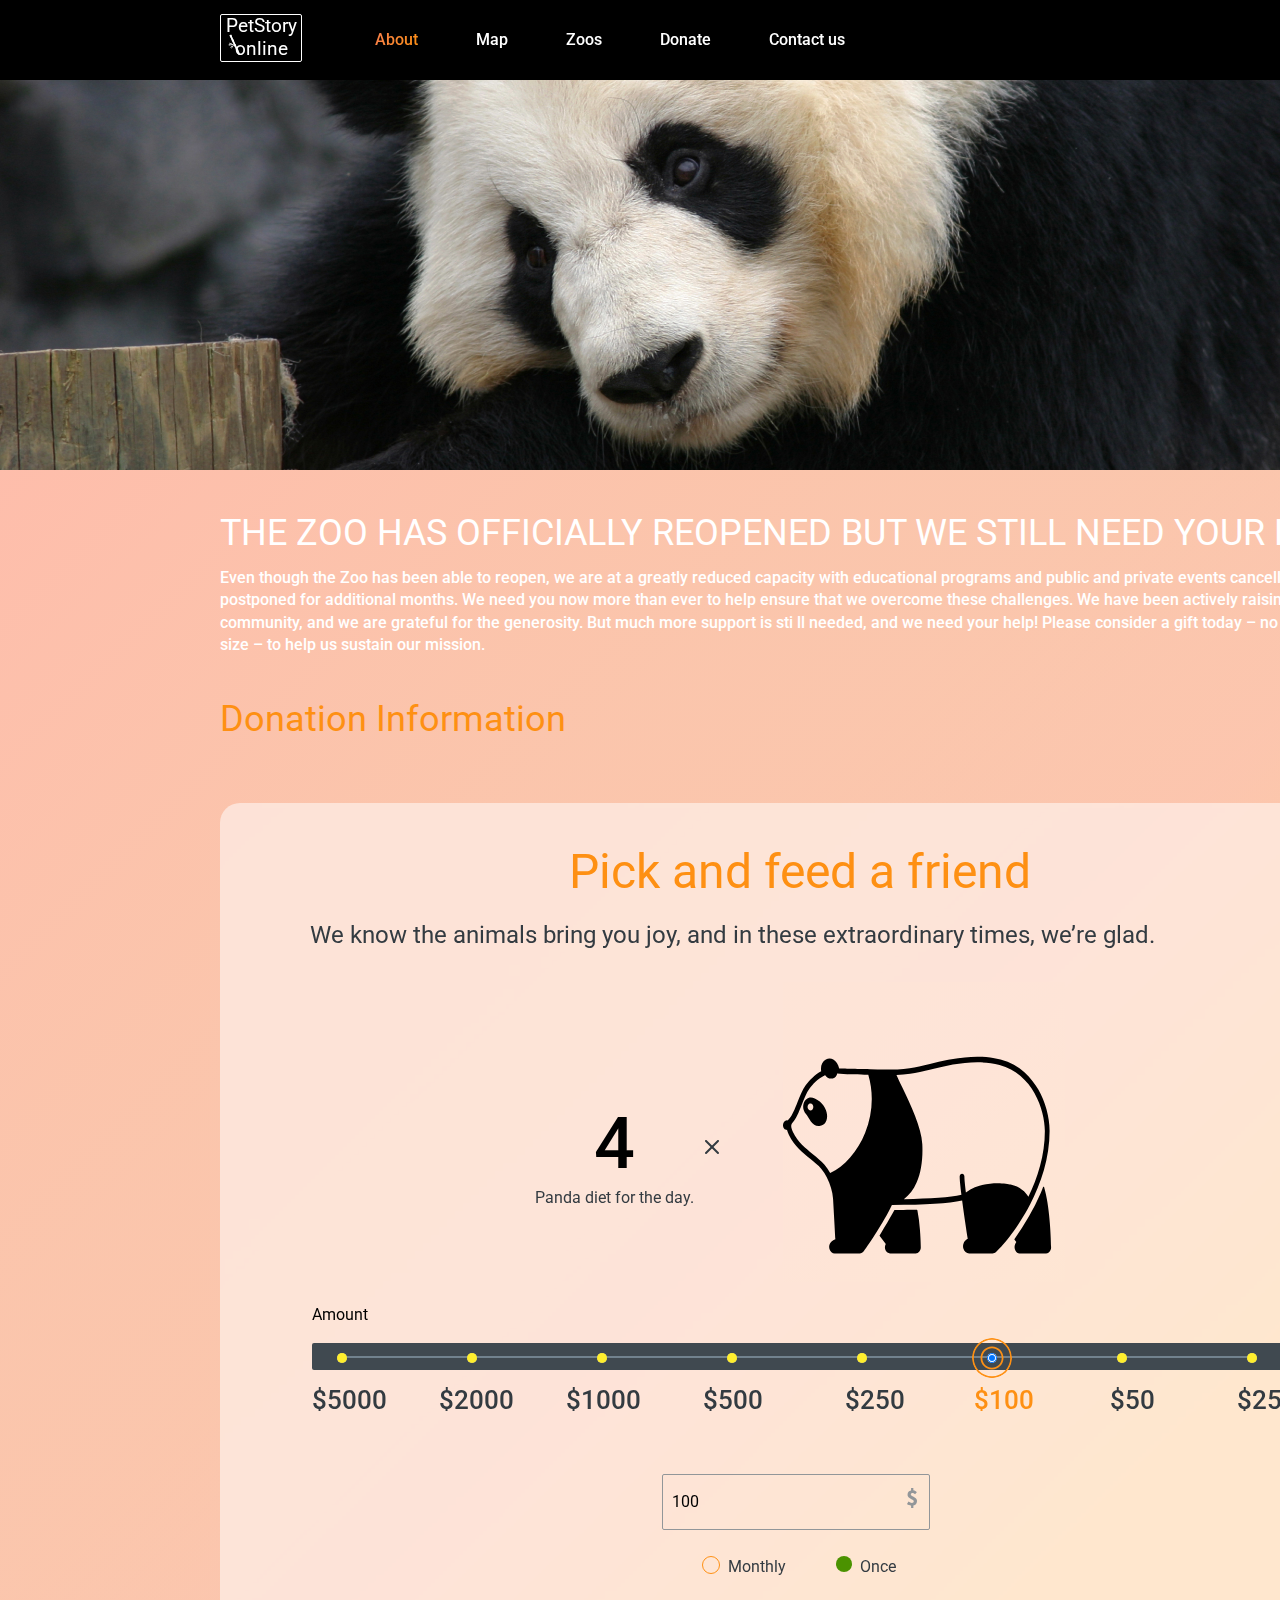
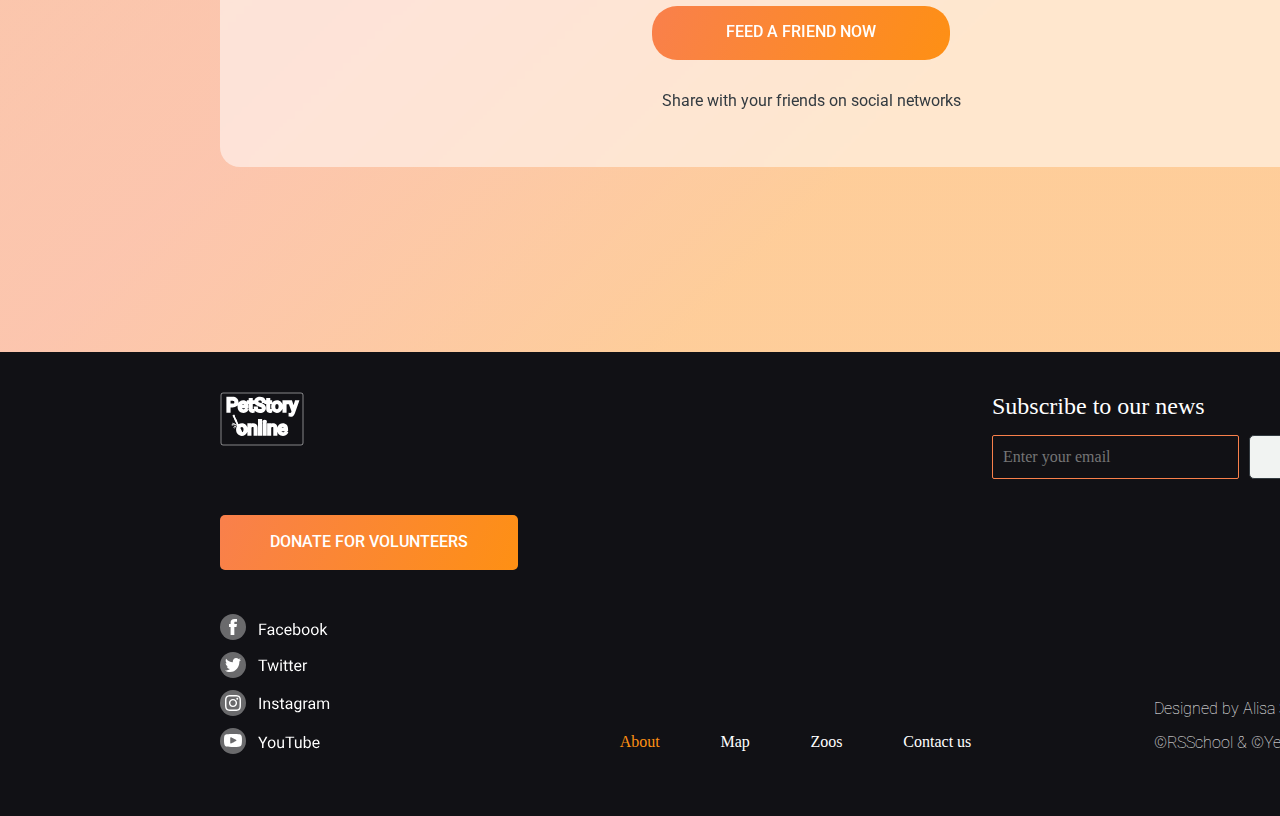
==== commit 750bb814: "init: finish zoo" ====
--- a/docskullka-JSFE2022Q3/online-zoo/pages/donate/index.html
+++ b/docskullka-JSFE2022Q3/online-zoo/pages/donate/index.html
@@ -32,6 +32,21 @@
               </nav>
               <div class="designedNav"><a target="_blank" href="https://www.figma.com/file/jfEFwkXVj1WRq7sUHDr8os/PetStory-online?node-id=0%3A1">Designed by ©</a></div>
               <div class="burgerMen"><a href="##"><img src="/docskullka-JSFE2022Q3/online-zoo/assets/icons/icon--donate/burger_menu.svg" alt="logo"></a></div>
+              <div class="opBurgMen">
+                <div class="burgX"> <a href="#"> <img src="/docskullka-JSFE2022Q3/online-zoo/assets/icons/icon--main/x_icon (1).svg" alt="crest"></a></div>
+                <div class="burgBor">    
+                    <h3 class="burgPet"><a href="/docskullka-JSFE2022Q3/online-zoo/pages/main/index.html">PetStory online</a></h3>
+                    <!-- <div class="imgPet"><img src="/docskullka-JSFE2022Q3/online-zoo/assets/icons/icon--main/bamboo.svg" alt="bambo"></div> -->
+                  </div>
+                <ul class="burgUl">
+                    <li class="burgLi"><a class="litOne" href="/docskullka-JSFE2022Q3/online-zoo/pages/main/index.html">About</a></li>
+                    <li class="burgLi"><a href="#">Map</a> </li>
+                    <li class="burgLi"><a href="##">Zoos</a> </li>
+                    <li class="burgLi"><a href="#">Donate</a> </li>
+                    <li class="burgLi"><a href="#">Contact us</a> </li>
+                    <li class="burgLi"><a target="_blank" href="https://www.figma.com/file/jfEFwkXVj1WRq7sUHDr8os/PetStory-online?node-id=0%3A1">Designed by ©</a></li>
+                </ul>
+            </div>
           </div>
       </div>
   </header>
@@ -75,12 +90,12 @@
               <div class="allRadio">
                 <li><input class="radioPick rad" id="rad1" type="radio" name="rb" > </li>
                 <li><input class="radioPick rad"  id="rad2" type="radio" name="rb"></li>
-                <li><input class="radioPick radOsn rad" id="rad3" type="radio" checked name="rb" ></li>
+                <li><input class="radioPick radOsn rad" id="rad3" type="radio" name="rb" ></li>
                 <li><input class="radioPick  radZam rad" id="rad3" type="radio"  name="rb" ></li>
                 <li><input class="radioPick rad" id="rad4"type="radio"  name="rb" ></li>
                 <li><input class="radioPick rad" id="rad5"type="radio" name="rb" ></li>
-                <li><input class="radioPick rad radDubl"id="rad9" type="radio" checked name="rb" ></li>
-                <li><input class="radioPick rad radOne"id="rad6" type="radio" name="rb" ></li>
+                <!-- <li><input class="radioPick rad radDubl"id="rad9" type="radio"  name="rb" ></li> -->
+                <li><input class="radioPick rad radOne"id="rad6" type="radio" checked  name="rb" ></li>
                 <li><input class="radioPick rad"id="rad7" type="radio" name="rb" ></li>
                 <li><input class="radioPick "id="rad8" type="radio" name="rb" ></li>
               </div>
@@ -92,14 +107,14 @@
               <div class="money mn3" id="money3">$1000</div>
               <div class="money mn4" id="money4">$500</div>
               <div class="money mn5" id="money5">$250</div>
-              <div class="money mn6 mn6Dubl activeCh " id="money9">$100</div>
-              <div class="money mn6 mn6Osn " id="money6">$100</div>
+              <!-- <div class="money mn6 mn6Dubl activeCh " id="money9">$100</div> -->
+              <div class="money mn6 mn6Osn  activeCh" id="money6">$100</div>
               <div class="money mn7" id="money7">$50</div>
               <div class="money mn8" id="money8">$25</div>
             </div>
             
             <div class="placBot">
-              <input class="inputBot" type="number" max="9999" placeholder="Another amount">
+              <input class="inputBot" value="100" type="number" name="textT" id="textT" max="9999" onchange="changeQ(this)"  onKeyPress="if(this.value.length==4) return false;" placeholder="Another amount">
               <label for="optS" style=" position: absolute;
               left: 245px;
               top: 14px;"><img src="/docskullka-JSFE2022Q3/online-zoo/assets/icons/icon--donate/Vector (6).svg" alt="qqqq"></label>
--- a/docskullka-JSFE2022Q3/online-zoo/pages/donate/style.css
+++ b/docskullka-JSFE2022Q3/online-zoo/pages/donate/style.css
@@ -10,7 +10,10 @@
   }
   html { height: 101%; } /* always display scrollbars */
   body { font-size: 62.5%; line-height: 1; font-family: Arial, Tahoma, Verdana, sans-serif; }
-  
+  body._lock{
+    overflow: hidden;
+    background-color: rgba(0, 0, 0, 0.6);
+  }
   article, aside, details, figcaption, figure, footer, header, hgroup, menu, nav, section { display: block; }
   ol, ul { list-style: none; }
   
@@ -1007,7 +1010,6 @@
      .custom-radio {
         margin-right: 50px;
      }
-     
      .custom-radio input {
         display: none;
       }
@@ -1224,6 +1226,11 @@
     .burgerMen{
         display: none;
     }
+    .opBurgMen{
+        left: -100%;
+        position: fixed;
+    
+    }
     .panda1000{
         display: none;
     }
@@ -1846,6 +1853,65 @@
 }
 
     @media only screen and (max-width:640px) {
+        .burgerMen{display: block;
+            width: 18px;
+            height: 10px;
+            margin-top: 10px;
+            margin-right: 20px;
+        }
+        .burgX{
+            position: absolute;
+            top: 10px;
+            right: 10px;
+        }
+        .burgBor{
+            border: 0.8px solid #fe9013;
+            border-radius: 2px;
+            width: 65.6px;
+            height: 41.6px;
+            margin-left: 10px;
+            margin-top: 10px;
+        }
+        .burgPet{
+            font-family: 'Roboto';
+            font-style: normal;
+            font-weight: 400;
+            font-size: 15.2116px;
+            line-height: 120%;
+            text-align: center;
+            color:#fe9013;
+            width: 58px;
+            height: 36px;
+            margin: 2.84px 3.8px;
+        }
+        .opBurgMen{
+            width: 640px;
+            height: 329px;
+            background: #e5e5e5;
+            transition: left 0.3s ease 0s;
+            z-index: 3;
+        }
+        .opBurgMen._active{
+            left: 0;
+            transition: left 0.3s ease 0s;
+        }
+        .burgUl{
+            margin-top: 34px;
+        }
+        .burgLi{
+            margin-left: 10px;
+            margin-bottom: 15px;
+            width: 114px;
+            height: 22px;
+            font-family: 'Roboto';
+            font-style: normal;
+            font-weight: 400;
+            font-size: 16px;
+            line-height: 140%;
+        }
+        .burgLi a {
+            color: #333B41;
+        }
         .headconter {
             position: fixed;
             top: 0;
@@ -2023,9 +2089,9 @@
         left: 33px;
         z-index: 79;
     }
-    .mn6{
+    /* .mn6{
         display: none;
-    }
+    } */
     .mn6Dubl{
         display: block;
     }
@@ -2043,9 +2109,9 @@
         display: block;
     }
 
-.radOne{
+/* .radOne{
     display: none;
-}
+} */
 .inputBot {
     width: 268px;
     margin-bottom: 9px;
@@ -2186,6 +2252,34 @@
         height: 10px;
         margin-top: 12px;
         margin-right: 10px;
+    }
+    .opBurgMen{
+        width: 320px;
+        height: 329px;
+        background: #e5e5e5;
+        transition: left 0.3s ease 0s;
+        z-index: 3;
+    }
+    .opBurgMen._active{
+        left: 0;
+        transition: left 0.3s ease 0s;
+    }
+    .burgUl{
+        margin-top: 34px;
+    }
+    .burgLi{
+        margin-left: 10px;
+        margin-bottom: 15px;
+        width: 114px;
+        height: 22px;
+        font-family: 'Roboto';
+        font-style: normal;
+        font-weight: 400;
+        font-size: 16px;
+        line-height: 140%;
+    }
+    .burgLi a {
+        color: #333B41;
     }
 
     /*-----------main------------------*/
@@ -2642,11 +2736,16 @@
 
 
 
-/* .radOsn{
-    display: block;
-} */
-
-
 .allRadio{
     z-index: 500;
 }
+
+.placBot input{
+    font-family: 'Roboto';
+font-style: normal;
+font-weight: 400;
+font-size: 16px;
+line-height: 140%;
+}
+
+
